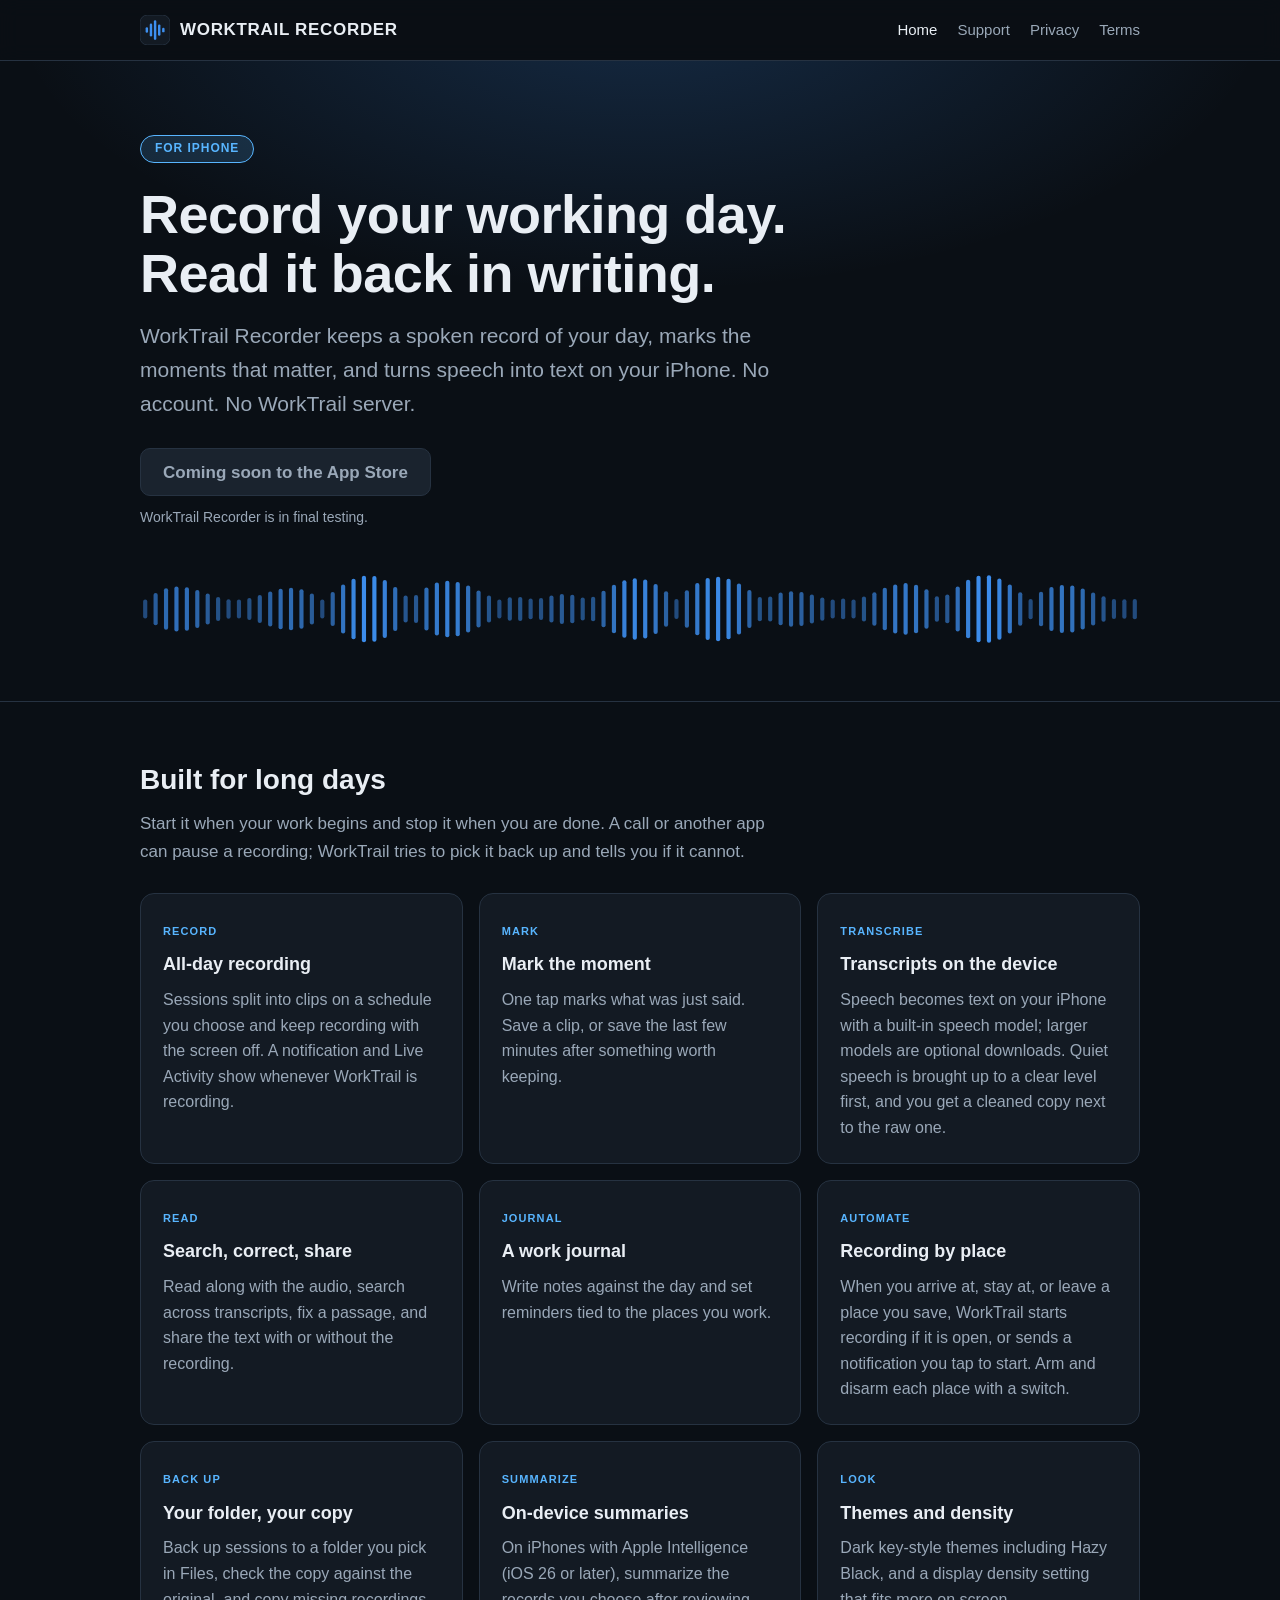
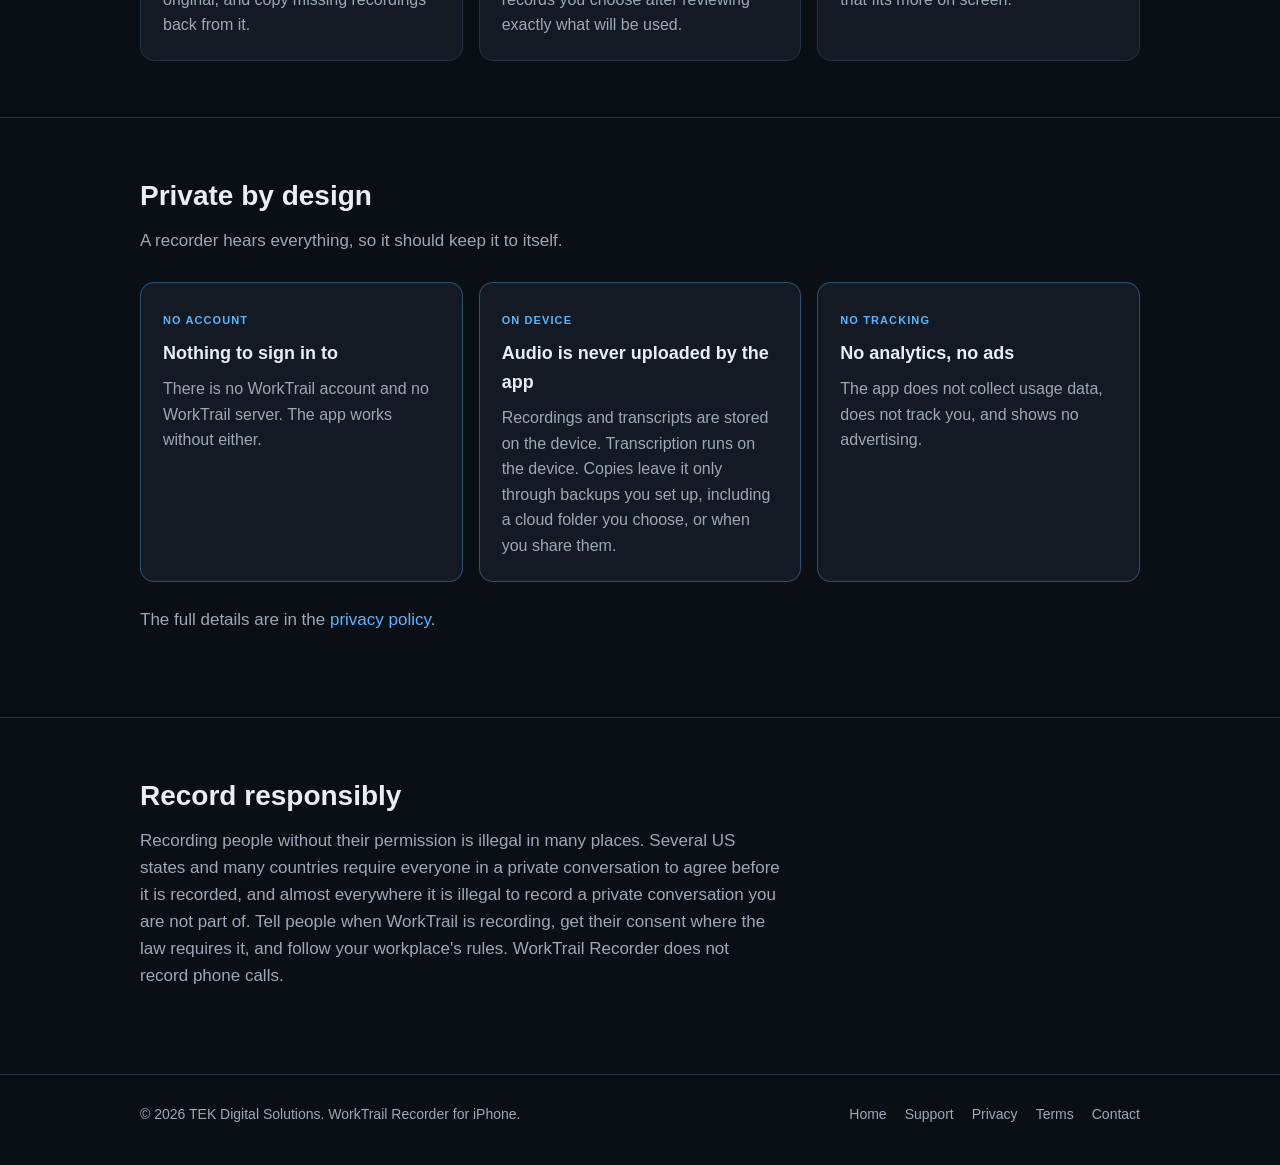
==== index.html @ 394c0be6 "Legal and privacy review fixes: stronger consent text, no covert framing, full support-email and rep" ====
<!doctype html>
<html lang="en">
<head>
<meta charset="utf-8">
<meta name="viewport" content="width=device-width, initial-scale=1">
<title>WorkTrail Recorder — record, mark and transcribe on iPhone</title>
<meta name="description" content="WorkTrail Recorder keeps a spoken record of your working day and transcribes it on your iPhone. No account, no WorkTrail server.">
<meta name="theme-color" content="#0a0f15">
<link rel="stylesheet" href="styles.css">
<link rel="icon" href="icon.svg" type="image/svg+xml">
</head>
<body>
<header class="site-header"><div class="wrap">
<a class="brand" href="./"><svg viewBox="0 0 32 32" aria-hidden="true"><rect width="32" height="32" rx="8" fill="#131a23" stroke="#263241"/><g fill="#3d8ff0"><rect x="6" y="13" width="2.6" height="6" rx="1.3"/><rect x="10.4" y="9" width="2.6" height="14" rx="1.3"/><rect x="14.8" y="5.5" width="2.6" height="21" rx="1.3"/><rect x="19.2" y="10" width="2.6" height="12" rx="1.3"/><rect x="23.6" y="13.5" width="2.6" height="5" rx="1.3"/></g></svg><span>WORKTRAIL RECORDER</span></a>
<nav class="nav" aria-label="Site"><a href="" aria-current="page">Home</a><a href="support/">Support</a><a href="privacy/">Privacy</a><a href="terms/">Terms</a></nav>
</div></header>
<main>

<div class="hero"><div class="wrap">
<span class="pill">FOR IPHONE</span>
<h1>Record your working day.<br>Read it back in writing.</h1>
<p class="lead">WorkTrail Recorder keeps a spoken record of your day, marks the moments that matter, and turns speech into text on your iPhone. No account. No WorkTrail server.</p>
<span class="cta" aria-disabled="true">Coming soon to the App Store</span>
<span class="cta-note">WorkTrail Recorder is in final testing.</span>
<svg class="wave" viewBox="0 0 960 72" preserveAspectRatio="none" aria-hidden="true"><rect x="3.0" y="26.6" width="4" height="18.8" rx="2" opacity="0.47"/><rect x="13.0" y="19.9" width="4" height="32.3" rx="2" opacity="0.61"/><rect x="23.0" y="15.3" width="4" height="41.4" rx="2" opacity="0.71"/><rect x="33.0" y="13.4" width="4" height="45.1" rx="2" opacity="0.75"/><rect x="43.0" y="14.2" width="4" height="43.6" rx="2" opacity="0.74"/><rect x="53.0" y="16.9" width="4" height="38.1" rx="2" opacity="0.68"/><rect x="63.0" y="20.6" width="4" height="30.8" rx="2" opacity="0.60"/><rect x="73.0" y="24.1" width="4" height="23.9" rx="2" opacity="0.52"/><rect x="83.0" y="26.2" width="4" height="19.6" rx="2" opacity="0.48"/><rect x="93.0" y="26.5" width="4" height="19.0" rx="2" opacity="0.47"/><rect x="103.0" y="24.9" width="4" height="22.2" rx="2" opacity="0.50"/><rect x="113.0" y="21.9" width="4" height="28.1" rx="2" opacity="0.57"/><rect x="123.0" y="18.5" width="4" height="35.0" rx="2" opacity="0.64"/><rect x="133.0" y="15.8" width="4" height="40.5" rx="2" opacity="0.70"/><rect x="143.0" y="14.8" width="4" height="42.5" rx="2" opacity="0.72"/><rect x="153.0" y="16.2" width="4" height="39.5" rx="2" opacity="0.69"/><rect x="163.0" y="20.4" width="4" height="31.2" rx="2" opacity="0.60"/><rect x="173.0" y="26.4" width="4" height="19.1" rx="2" opacity="0.47"/><rect x="183.0" y="18.9" width="4" height="34.1" rx="2" opacity="0.63"/><rect x="193.0" y="11.6" width="4" height="48.9" rx="2" opacity="0.79"/><rect x="203.0" y="5.8" width="4" height="60.5" rx="2" opacity="0.92"/><rect x="213.0" y="2.8" width="4" height="66.5" rx="2" opacity="0.98"/><rect x="223.0" y="3.1" width="4" height="65.7" rx="2" opacity="0.97"/><rect x="233.0" y="7.1" width="4" height="57.8" rx="2" opacity="0.89"/><rect x="243.0" y="13.9" width="4" height="44.2" rx="2" opacity="0.74"/><rect x="253.0" y="22.4" width="4" height="27.2" rx="2" opacity="0.56"/><rect x="263.0" y="22.1" width="4" height="27.9" rx="2" opacity="0.57"/><rect x="273.0" y="14.6" width="4" height="42.8" rx="2" opacity="0.73"/><rect x="283.0" y="9.6" width="4" height="52.8" rx="2" opacity="0.84"/><rect x="293.0" y="7.7" width="4" height="56.6" rx="2" opacity="0.88"/><rect x="303.0" y="8.9" width="4" height="54.3" rx="2" opacity="0.85"/><rect x="313.0" y="12.4" width="4" height="47.1" rx="2" opacity="0.77"/><rect x="323.0" y="17.5" width="4" height="37.0" rx="2" opacity="0.66"/><rect x="333.0" y="22.6" width="4" height="26.8" rx="2" opacity="0.55"/><rect x="343.0" y="26.5" width="4" height="19.0" rx="2" opacity="0.47"/><rect x="353.0" y="24.2" width="4" height="23.6" rx="2" opacity="0.52"/><rect x="363.0" y="24.1" width="4" height="23.9" rx="2" opacity="0.52"/><rect x="373.0" y="25.6" width="4" height="20.7" rx="2" opacity="0.49"/><rect x="383.0" y="24.9" width="4" height="22.1" rx="2" opacity="0.50"/><rect x="393.0" y="22.4" width="4" height="27.1" rx="2" opacity="0.56"/><rect x="403.0" y="21.1" width="4" height="29.8" rx="2" opacity="0.59"/><rect x="413.0" y="21.7" width="4" height="28.6" rx="2" opacity="0.57"/><rect x="423.0" y="24.6" width="4" height="22.8" rx="2" opacity="0.51"/><rect x="433.0" y="23.8" width="4" height="24.5" rx="2" opacity="0.53"/><rect x="443.0" y="17.8" width="4" height="36.5" rx="2" opacity="0.66"/><rect x="453.0" y="11.8" width="4" height="48.4" rx="2" opacity="0.79"/><rect x="463.0" y="7.3" width="4" height="57.4" rx="2" opacity="0.89"/><rect x="473.0" y="5.3" width="4" height="61.4" rx="2" opacity="0.93"/><rect x="483.0" y="6.6" width="4" height="58.9" rx="2" opacity="0.90"/><rect x="493.0" y="11.1" width="4" height="49.8" rx="2" opacity="0.80"/><rect x="503.0" y="18.3" width="4" height="35.4" rx="2" opacity="0.65"/><rect x="513.0" y="26.1" width="4" height="19.8" rx="2" opacity="0.48"/><rect x="523.0" y="17.2" width="4" height="37.5" rx="2" opacity="0.67"/><rect x="533.0" y="9.9" width="4" height="52.3" rx="2" opacity="0.83"/><rect x="543.0" y="5.1" width="4" height="61.8" rx="2" opacity="0.93"/><rect x="553.0" y="3.7" width="4" height="64.6" rx="2" opacity="0.96"/><rect x="563.0" y="5.7" width="4" height="60.6" rx="2" opacity="0.92"/><rect x="573.0" y="10.6" width="4" height="50.9" rx="2" opacity="0.81"/><rect x="583.0" y="17.1" width="4" height="37.9" rx="2" opacity="0.67"/><rect x="593.0" y="23.9" width="4" height="24.3" rx="2" opacity="0.53"/><rect x="603.0" y="23.5" width="4" height="25.0" rx="2" opacity="0.53"/><rect x="613.0" y="19.6" width="4" height="32.7" rx="2" opacity="0.62"/><rect x="623.0" y="18.2" width="4" height="35.6" rx="2" opacity="0.65"/><rect x="633.0" y="19.0" width="4" height="34.0" rx="2" opacity="0.63"/><rect x="643.0" y="21.4" width="4" height="29.2" rx="2" opacity="0.58"/><rect x="653.0" y="24.4" width="4" height="23.3" rx="2" opacity="0.52"/><rect x="663.0" y="26.5" width="4" height="19.0" rx="2" opacity="0.47"/><rect x="673.0" y="25.6" width="4" height="20.7" rx="2" opacity="0.49"/><rect x="683.0" y="26.4" width="4" height="19.1" rx="2" opacity="0.47"/><rect x="693.0" y="23.4" width="4" height="25.1" rx="2" opacity="0.53"/><rect x="703.0" y="19.2" width="4" height="33.5" rx="2" opacity="0.63"/><rect x="713.0" y="14.8" width="4" height="42.4" rx="2" opacity="0.72"/><rect x="723.0" y="11.4" width="4" height="49.1" rx="2" opacity="0.80"/><rect x="733.0" y="10.1" width="4" height="51.7" rx="2" opacity="0.82"/><rect x="743.0" y="11.8" width="4" height="48.5" rx="2" opacity="0.79"/><rect x="753.0" y="16.2" width="4" height="39.5" rx="2" opacity="0.69"/><rect x="763.0" y="23.2" width="4" height="25.6" rx="2" opacity="0.54"/><rect x="773.0" y="21.6" width="4" height="28.7" rx="2" opacity="0.57"/><rect x="783.0" y="13.4" width="4" height="45.2" rx="2" opacity="0.75"/><rect x="793.0" y="6.7" width="4" height="58.6" rx="2" opacity="0.90"/><rect x="803.0" y="2.8" width="4" height="66.5" rx="2" opacity="0.98"/><rect x="813.0" y="2.3" width="4" height="67.4" rx="2" opacity="0.99"/><rect x="823.0" y="5.4" width="4" height="61.3" rx="2" opacity="0.93"/><rect x="833.0" y="11.4" width="4" height="49.2" rx="2" opacity="0.80"/><rect x="843.0" y="19.2" width="4" height="33.6" rx="2" opacity="0.63"/><rect x="853.0" y="25.9" width="4" height="20.3" rx="2" opacity="0.48"/><rect x="863.0" y="18.8" width="4" height="34.4" rx="2" opacity="0.64"/><rect x="873.0" y="13.9" width="4" height="44.1" rx="2" opacity="0.74"/><rect x="883.0" y="11.9" width="4" height="48.2" rx="2" opacity="0.79"/><rect x="893.0" y="12.6" width="4" height="46.8" rx="2" opacity="0.77"/><rect x="903.0" y="15.4" width="4" height="41.1" rx="2" opacity="0.71"/><rect x="913.0" y="19.4" width="4" height="33.1" rx="2" opacity="0.62"/><rect x="923.0" y="23.3" width="4" height="25.4" rx="2" opacity="0.54"/><rect x="933.0" y="26.0" width="4" height="20.0" rx="2" opacity="0.48"/><rect x="943.0" y="26.3" width="4" height="19.4" rx="2" opacity="0.47"/><rect x="953.0" y="25.9" width="4" height="20.3" rx="2" opacity="0.48"/></svg>
</div></div>

<section id="features"><div class="wrap">
<h2>Built for long days</h2>
<p class="sub">Start it when your work begins and stop it when you are done. A call or another app can pause a recording; WorkTrail tries to pick it back up and tells you if it cannot.</p>
<div class="grid">
<div class="card"><span class="tag">RECORD</span><h3>All-day recording</h3><p>Sessions split into clips on a schedule you choose and keep recording with the screen off. A notification and Live Activity show whenever WorkTrail is recording.</p></div><div class="card"><span class="tag">MARK</span><h3>Mark the moment</h3><p>One tap marks what was just said. Save a clip, or save the last few minutes after something worth keeping.</p></div><div class="card"><span class="tag">TRANSCRIBE</span><h3>Transcripts on the device</h3><p>Speech becomes text on your iPhone with a built-in speech model; larger models are optional downloads. Quiet speech is brought up to a clear level first, and you get a cleaned copy next to the raw one.</p></div><div class="card"><span class="tag">READ</span><h3>Search, correct, share</h3><p>Read along with the audio, search across transcripts, fix a passage, and share the text with or without the recording.</p></div><div class="card"><span class="tag">JOURNAL</span><h3>A work journal</h3><p>Write notes against the day and set reminders tied to the places you work.</p></div><div class="card"><span class="tag">AUTOMATE</span><h3>Recording by place</h3><p>When you arrive at, stay at, or leave a place you save, WorkTrail starts recording if it is open, or sends a notification you tap to start. Arm and disarm each place with a switch.</p></div><div class="card"><span class="tag">BACK UP</span><h3>Your folder, your copy</h3><p>Back up sessions to a folder you pick in Files, check the copy against the original, and copy missing recordings back from it.</p></div><div class="card"><span class="tag">SUMMARIZE</span><h3>On-device summaries</h3><p>On iPhones with Apple Intelligence (iOS 26 or later), summarize the records you choose after reviewing exactly what will be used.</p></div><div class="card"><span class="tag">LOOK</span><h3>Themes and density</h3><p>Dark key-style themes including Hazy Black, and a display density setting that fits more on screen.</p></div>
</div>
</div></section>

<section class="privacy-band"><div class="wrap">
<h2>Private by design</h2>
<p class="sub">A recorder hears everything, so it should keep it to itself.</p>
<div class="grid">
<div class="card"><span class="tag">NO ACCOUNT</span><h3>Nothing to sign in to</h3><p>There is no WorkTrail account and no WorkTrail server. The app works without either.</p></div><div class="card"><span class="tag">ON DEVICE</span><h3>Audio is never uploaded by the app</h3><p>Recordings and transcripts are stored on the device. Transcription runs on the device. Copies leave it only through backups you set up, including a cloud folder you choose, or when you share them.</p></div><div class="card"><span class="tag">NO TRACKING</span><h3>No analytics, no ads</h3><p>The app does not collect usage data, does not track you, and shows no advertising.</p></div>
</div>
<p class="sub" style="margin-top:24px">The full details are in the <a href="privacy/">privacy policy</a>.</p>
</div></section>

<section><div class="wrap">
<h2>Record responsibly</h2>
<p class="sub">Recording people without their permission is illegal in many places. Several US states and many countries require everyone in a private conversation to agree before it is recorded, and almost everywhere it is illegal to record a private conversation you are not part of. Tell people when WorkTrail is recording, get their consent where the law requires it, and follow your workplace's rules. WorkTrail Recorder does not record phone calls.</p>
</div></section>

</main>
<footer class="site-footer"><div class="wrap">
<span>&copy; 2026 TEK Digital Solutions. WorkTrail Recorder for iPhone.</span>
<nav aria-label="Footer"><a href="" aria-current="page">Home</a><a href="support/">Support</a><a href="privacy/">Privacy</a><a href="terms/">Terms</a><a href="mailto:tekdigitalsolutionsllc@gmail.com">Contact</a></nav>
</div></footer>
</body>
</html>
---- styles.css ----
:root {
  --bg: #0a0f15;
  --panel: #131a23;
  --panel-2: #1a232e;
  --line: #263241;
  --text: #e9eef4;
  --muted: #9aa8b8;
  --blue: #3d8ff0;
  --blue-soft: #58b5ff;
  --amber: #f4be4d;
  --red: #eb443d;
  --radius: 14px;
  --max: 1040px;
}

* { box-sizing: border-box; }

html { -webkit-text-size-adjust: 100%; }

body {
  margin: 0;
  background: var(--bg);
  color: var(--text);
  font: 17px/1.6 -apple-system, BlinkMacSystemFont, "Segoe UI", Roboto, Helvetica, Arial, sans-serif;
}

a { color: var(--blue-soft); text-decoration: none; }
a:hover { text-decoration: underline; }

.wrap { max-width: var(--max); margin: 0 auto; padding: 0 20px; }

/* Header */
.site-header { border-bottom: 1px solid var(--line); background: rgba(10, 15, 21, 0.9); position: sticky; top: 0; backdrop-filter: blur(10px); z-index: 5; }
.site-header .wrap { display: flex; align-items: center; justify-content: space-between; gap: 16px; min-height: 60px; flex-wrap: wrap; }
.brand { display: flex; align-items: center; gap: 10px; color: var(--text); font-weight: 700; letter-spacing: 0.04em; }
.brand:hover { text-decoration: none; }
.brand svg { width: 30px; height: 30px; }
.nav { display: flex; gap: 20px; flex-wrap: wrap; font-size: 15px; }
.nav a { color: var(--muted); }
.nav a:hover, .nav a[aria-current="page"] { color: var(--text); text-decoration: none; }

/* Hero */
.hero { padding: 72px 0 56px; background: radial-gradient(900px 420px at 50% -10%, rgba(61, 143, 240, 0.22), transparent 70%); }
.hero h1 { font-size: clamp(34px, 6vw, 54px); line-height: 1.1; margin: 0 0 16px; letter-spacing: -0.01em; }
.hero p.lead { font-size: clamp(18px, 2.4vw, 21px); color: var(--muted); max-width: 640px; margin: 0 0 28px; }
.pill { display: inline-flex; align-items: center; gap: 8px; height: 28px; padding: 0 14px; border-radius: 14px; border: 1px solid var(--blue-soft); background: rgba(88, 181, 255, 0.16); color: var(--blue-soft); font-size: 12px; font-weight: 600; letter-spacing: 0.08em; margin-bottom: 22px; }
.cta { display: inline-flex; align-items: center; height: 48px; padding: 0 22px; border-radius: 10px; background: var(--panel-2); border: 1px solid var(--line); color: var(--muted); font-weight: 600; }
.cta[aria-disabled="true"] { cursor: default; }
.cta-note { display: block; margin-top: 10px; color: var(--muted); font-size: 14px; }

/* Wave strip */
.wave { display: block; width: 100%; height: 72px; margin-top: 44px; }
.wave rect { fill: var(--blue); }

/* Sections */
section { padding: 56px 0; border-top: 1px solid var(--line); }
section h2 { font-size: 28px; margin: 0 0 8px; }
section p.sub { color: var(--muted); margin: 0 0 28px; max-width: 640px; }

.grid { display: grid; grid-template-columns: repeat(auto-fit, minmax(270px, 1fr)); gap: 16px; }
.card { background: var(--panel); border: 1px solid var(--line); border-radius: var(--radius); padding: 22px; }
.card h3 { margin: 0 0 8px; font-size: 18px; }
.card p { margin: 0; color: var(--muted); font-size: 16px; }
.card .tag { display: inline-block; font-size: 11px; font-weight: 700; letter-spacing: 0.1em; color: var(--blue-soft); margin-bottom: 10px; }

.privacy-band .card { border-color: rgba(88, 181, 255, 0.35); }

/* Documents */
.doc { padding: 48px 0 72px; }
.doc .wrap { max-width: 760px; }
.doc h1 { font-size: 36px; line-height: 1.15; margin: 0 0 6px; }
.doc .meta { color: var(--muted); font-size: 15px; margin: 0 0 32px; }
.doc h2 { font-size: 22px; margin: 36px 0 10px; }
.doc h3 { font-size: 18px; margin: 24px 0 6px; }
.doc p, .doc li { color: #cfd8e3; }
.doc ul { padding-left: 22px; }
.doc li { margin: 6px 0; }
.note { background: var(--panel); border: 1px solid var(--line); border-left: 3px solid var(--amber); border-radius: 10px; padding: 14px 18px; margin: 20px 0; }
.note p { margin: 0; }

details { background: var(--panel); border: 1px solid var(--line); border-radius: 12px; padding: 4px 18px; margin: 10px 0; }
details summary { cursor: pointer; padding: 12px 0; font-weight: 600; }
details p { margin: 0 0 14px; }

/* Footer */
.site-footer { border-top: 1px solid var(--line); padding: 28px 0 40px; color: var(--muted); font-size: 14px; }
.site-footer .wrap { display: flex; justify-content: space-between; gap: 16px; flex-wrap: wrap; }
.site-footer nav { display: flex; gap: 18px; flex-wrap: wrap; }
.site-footer a { color: var(--muted); }

@media (max-width: 520px) {
  .hero { padding: 48px 0 40px; }
  section { padding: 40px 0; }
}
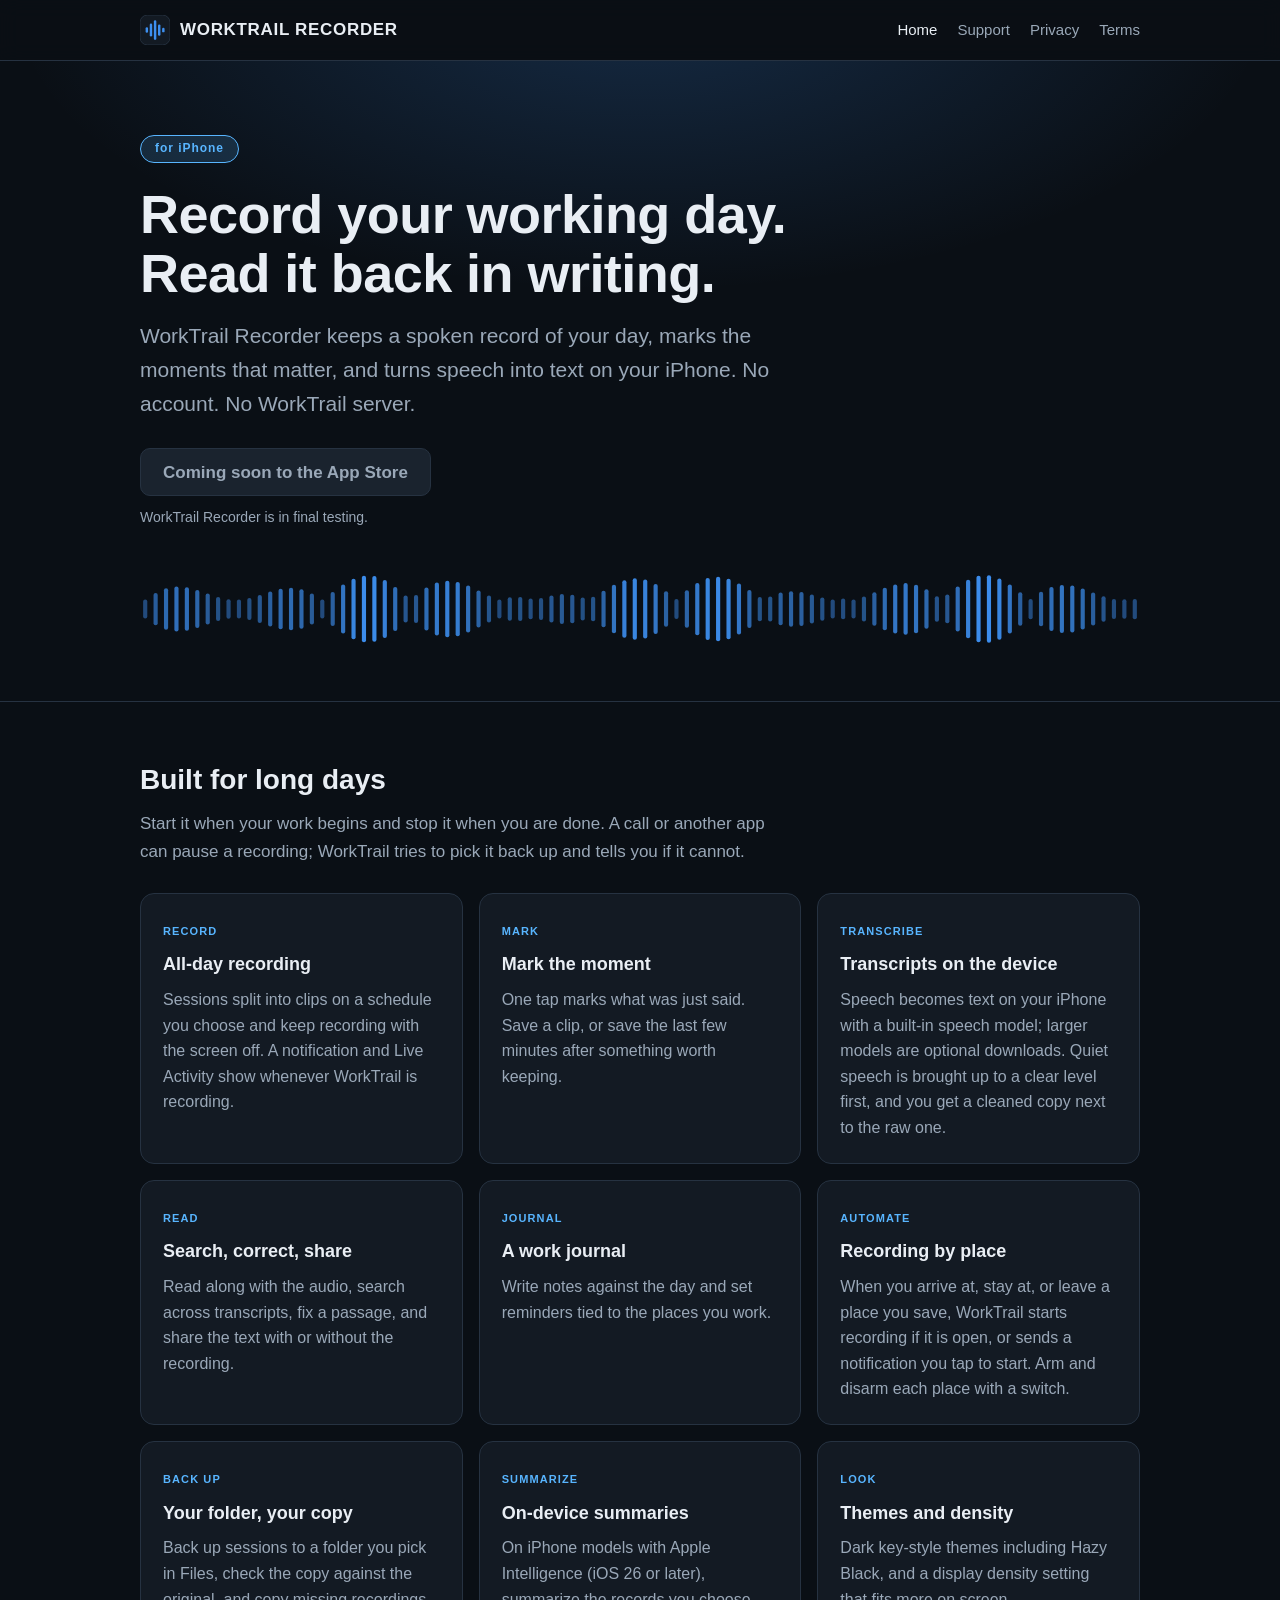
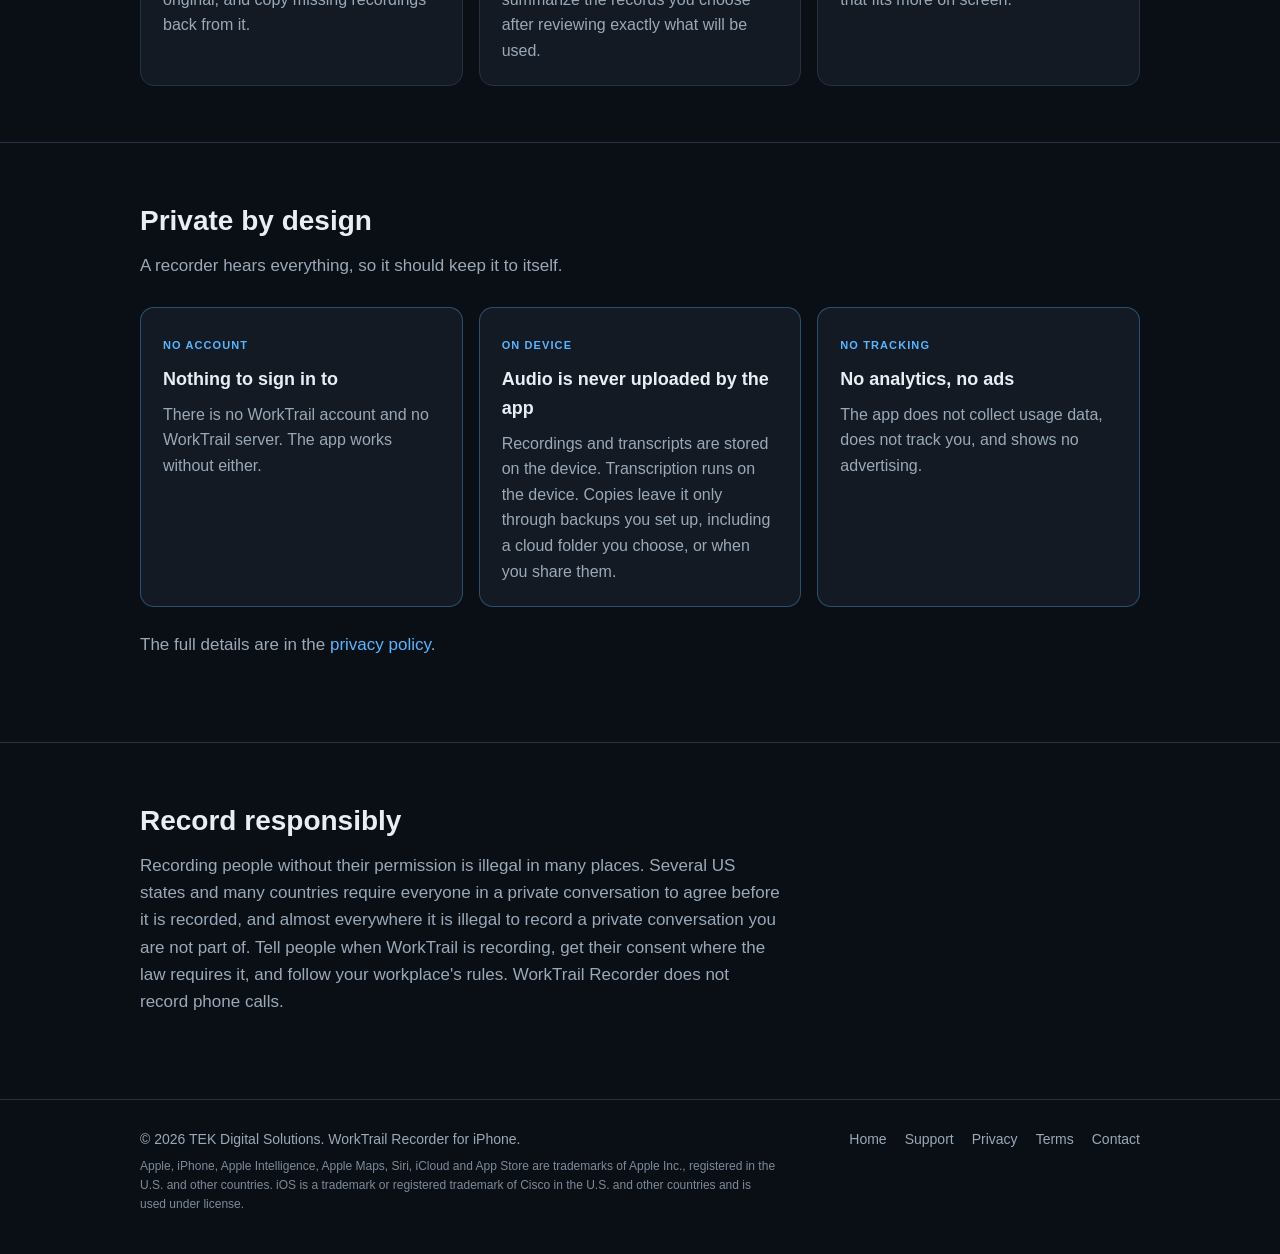
==== commit 94f00ec4: "Apple trademark wording and credit line Co-Authored-By: Claude Opus 5.5 <noreply@anthropic.com>" ====
--- a/index.html
+++ b/index.html
@@ -17,7 +17,7 @@
 <main>
 
 <div class="hero"><div class="wrap">
-<span class="pill">FOR IPHONE</span>
+<span class="pill">for iPhone</span>
 <h1>Record your working day.<br>Read it back in writing.</h1>
 <p class="lead">WorkTrail Recorder keeps a spoken record of your day, marks the moments that matter, and turns speech into text on your iPhone. No account. No WorkTrail server.</p>
 <span class="cta" aria-disabled="true">Coming soon to the App Store</span>
@@ -29,7 +29,7 @@
 <h2>Built for long days</h2>
 <p class="sub">Start it when your work begins and stop it when you are done. A call or another app can pause a recording; WorkTrail tries to pick it back up and tells you if it cannot.</p>
 <div class="grid">
-<div class="card"><span class="tag">RECORD</span><h3>All-day recording</h3><p>Sessions split into clips on a schedule you choose and keep recording with the screen off. A notification and Live Activity show whenever WorkTrail is recording.</p></div><div class="card"><span class="tag">MARK</span><h3>Mark the moment</h3><p>One tap marks what was just said. Save a clip, or save the last few minutes after something worth keeping.</p></div><div class="card"><span class="tag">TRANSCRIBE</span><h3>Transcripts on the device</h3><p>Speech becomes text on your iPhone with a built-in speech model; larger models are optional downloads. Quiet speech is brought up to a clear level first, and you get a cleaned copy next to the raw one.</p></div><div class="card"><span class="tag">READ</span><h3>Search, correct, share</h3><p>Read along with the audio, search across transcripts, fix a passage, and share the text with or without the recording.</p></div><div class="card"><span class="tag">JOURNAL</span><h3>A work journal</h3><p>Write notes against the day and set reminders tied to the places you work.</p></div><div class="card"><span class="tag">AUTOMATE</span><h3>Recording by place</h3><p>When you arrive at, stay at, or leave a place you save, WorkTrail starts recording if it is open, or sends a notification you tap to start. Arm and disarm each place with a switch.</p></div><div class="card"><span class="tag">BACK UP</span><h3>Your folder, your copy</h3><p>Back up sessions to a folder you pick in Files, check the copy against the original, and copy missing recordings back from it.</p></div><div class="card"><span class="tag">SUMMARIZE</span><h3>On-device summaries</h3><p>On iPhones with Apple Intelligence (iOS 26 or later), summarize the records you choose after reviewing exactly what will be used.</p></div><div class="card"><span class="tag">LOOK</span><h3>Themes and density</h3><p>Dark key-style themes including Hazy Black, and a display density setting that fits more on screen.</p></div>
+<div class="card"><span class="tag">RECORD</span><h3>All-day recording</h3><p>Sessions split into clips on a schedule you choose and keep recording with the screen off. A notification and Live Activity show whenever WorkTrail is recording.</p></div><div class="card"><span class="tag">MARK</span><h3>Mark the moment</h3><p>One tap marks what was just said. Save a clip, or save the last few minutes after something worth keeping.</p></div><div class="card"><span class="tag">TRANSCRIBE</span><h3>Transcripts on the device</h3><p>Speech becomes text on your iPhone with a built-in speech model; larger models are optional downloads. Quiet speech is brought up to a clear level first, and you get a cleaned copy next to the raw one.</p></div><div class="card"><span class="tag">READ</span><h3>Search, correct, share</h3><p>Read along with the audio, search across transcripts, fix a passage, and share the text with or without the recording.</p></div><div class="card"><span class="tag">JOURNAL</span><h3>A work journal</h3><p>Write notes against the day and set reminders tied to the places you work.</p></div><div class="card"><span class="tag">AUTOMATE</span><h3>Recording by place</h3><p>When you arrive at, stay at, or leave a place you save, WorkTrail starts recording if it is open, or sends a notification you tap to start. Arm and disarm each place with a switch.</p></div><div class="card"><span class="tag">BACK UP</span><h3>Your folder, your copy</h3><p>Back up sessions to a folder you pick in Files, check the copy against the original, and copy missing recordings back from it.</p></div><div class="card"><span class="tag">SUMMARIZE</span><h3>On-device summaries</h3><p>On iPhone models with Apple Intelligence (iOS 26 or later), summarize the records you choose after reviewing exactly what will be used.</p></div><div class="card"><span class="tag">LOOK</span><h3>Themes and density</h3><p>Dark key-style themes including Hazy Black, and a display density setting that fits more on screen.</p></div>
 </div>
 </div></section>
 
@@ -49,7 +49,7 @@
 
 </main>
 <footer class="site-footer"><div class="wrap">
-<span>&copy; 2026 TEK Digital Solutions. WorkTrail Recorder for iPhone.</span>
+<span>&copy; 2026 TEK Digital Solutions. WorkTrail Recorder for iPhone.<br><small>Apple, iPhone, Apple Intelligence, Apple Maps, Siri, iCloud and App Store are trademarks of Apple Inc., registered in the U.S. and other countries. iOS is a trademark or registered trademark of Cisco in the U.S. and other countries and is used under license.</small></span>
 <nav aria-label="Footer"><a href="" aria-current="page">Home</a><a href="support/">Support</a><a href="privacy/">Privacy</a><a href="terms/">Terms</a><a href="mailto:tekdigitalsolutionsllc@gmail.com">Contact</a></nav>
 </div></footer>
 </body>
--- a/styles.css
+++ b/styles.css
@@ -92,3 +92,4 @@
   .hero { padding: 48px 0 40px; }
   section { padding: 40px 0; }
 }
+.site-footer small { display: block; margin-top: 6px; font-size: 12px; opacity: 0.8; max-width: 640px; }
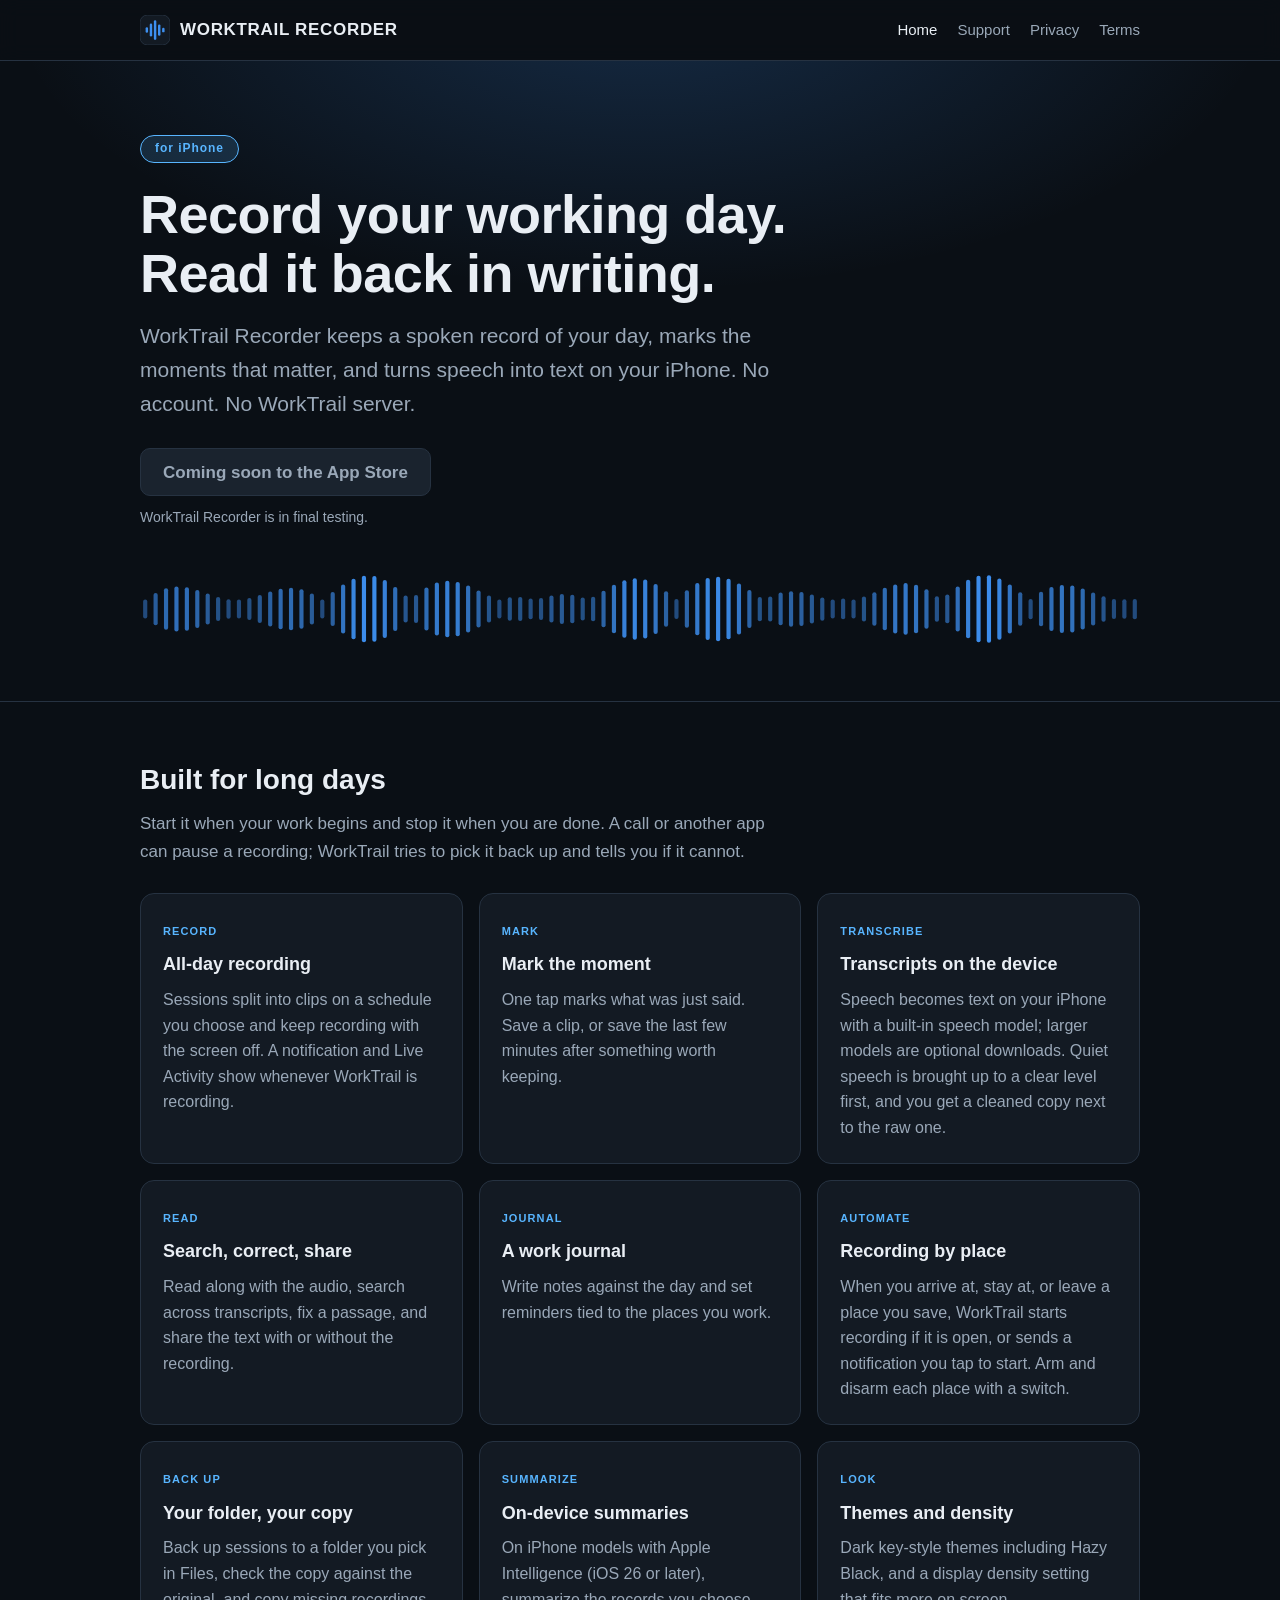
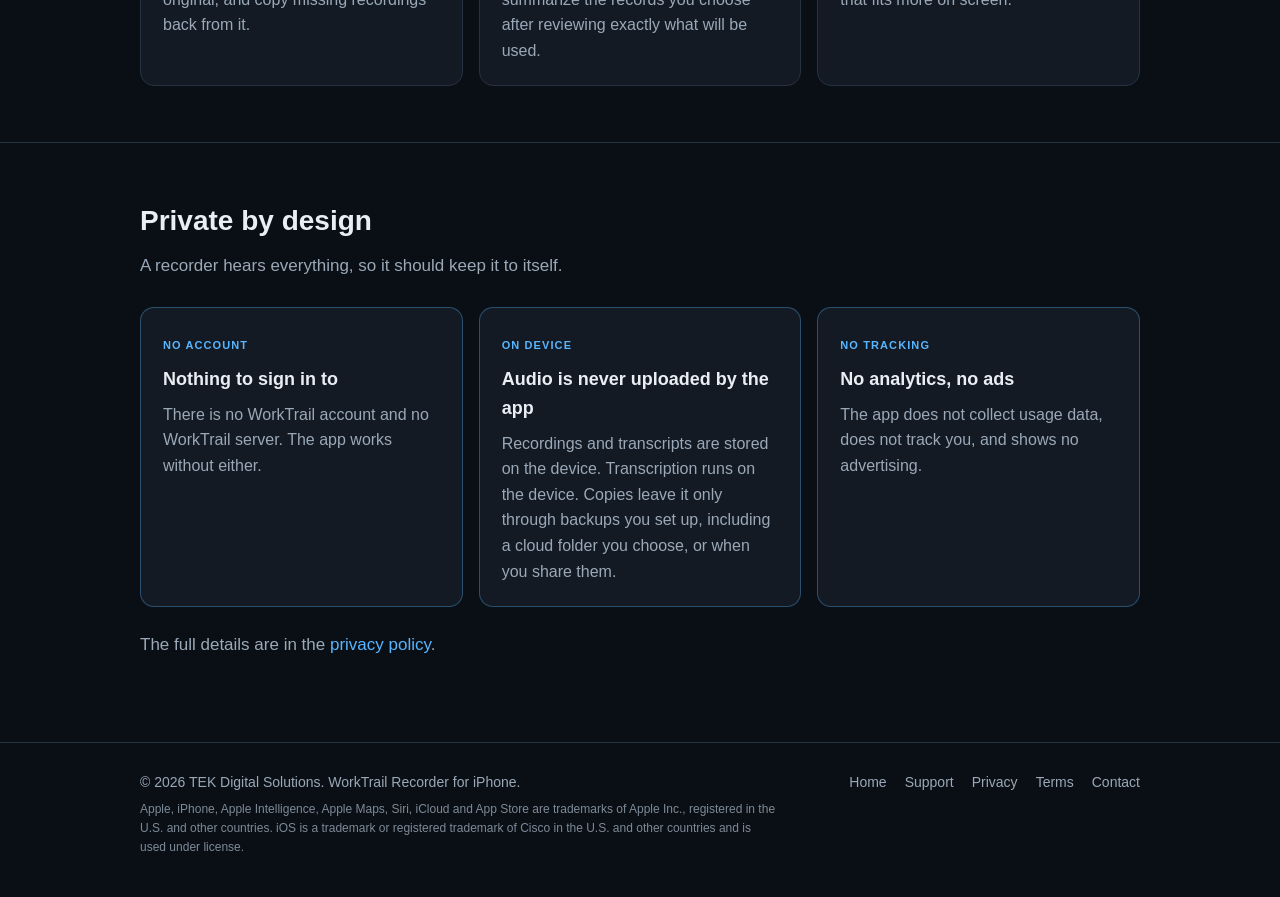
==== commit e612134f: "Recording wording back to a plain voice recorder: one line in the policy and the terms, no warning s" ====
--- a/index.html
+++ b/index.html
@@ -42,10 +42,6 @@
 <p class="sub" style="margin-top:24px">The full details are in the <a href="privacy/">privacy policy</a>.</p>
 </div></section>
 
-<section><div class="wrap">
-<h2>Record responsibly</h2>
-<p class="sub">Recording people without their permission is illegal in many places. Several US states and many countries require everyone in a private conversation to agree before it is recorded, and almost everywhere it is illegal to record a private conversation you are not part of. Tell people when WorkTrail is recording, get their consent where the law requires it, and follow your workplace's rules. WorkTrail Recorder does not record phone calls.</p>
-</div></section>
 
 </main>
 <footer class="site-footer"><div class="wrap">
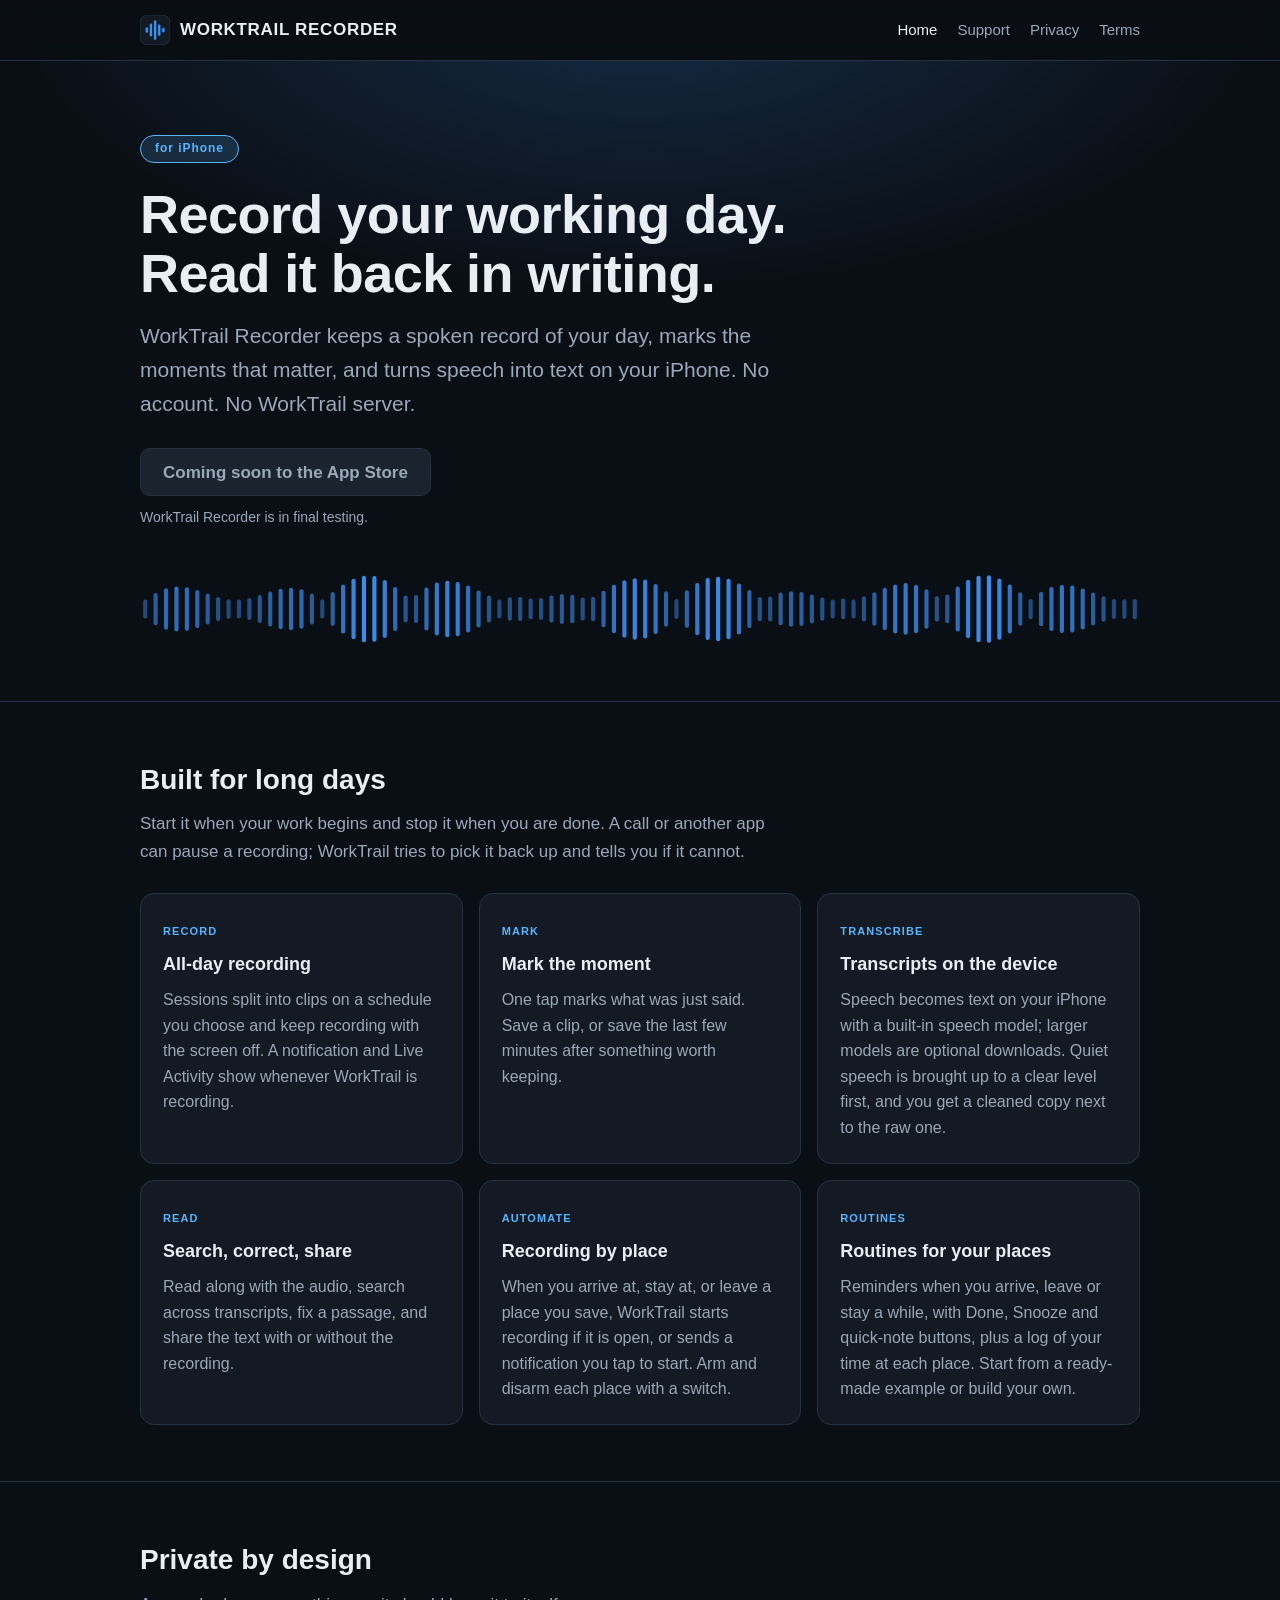
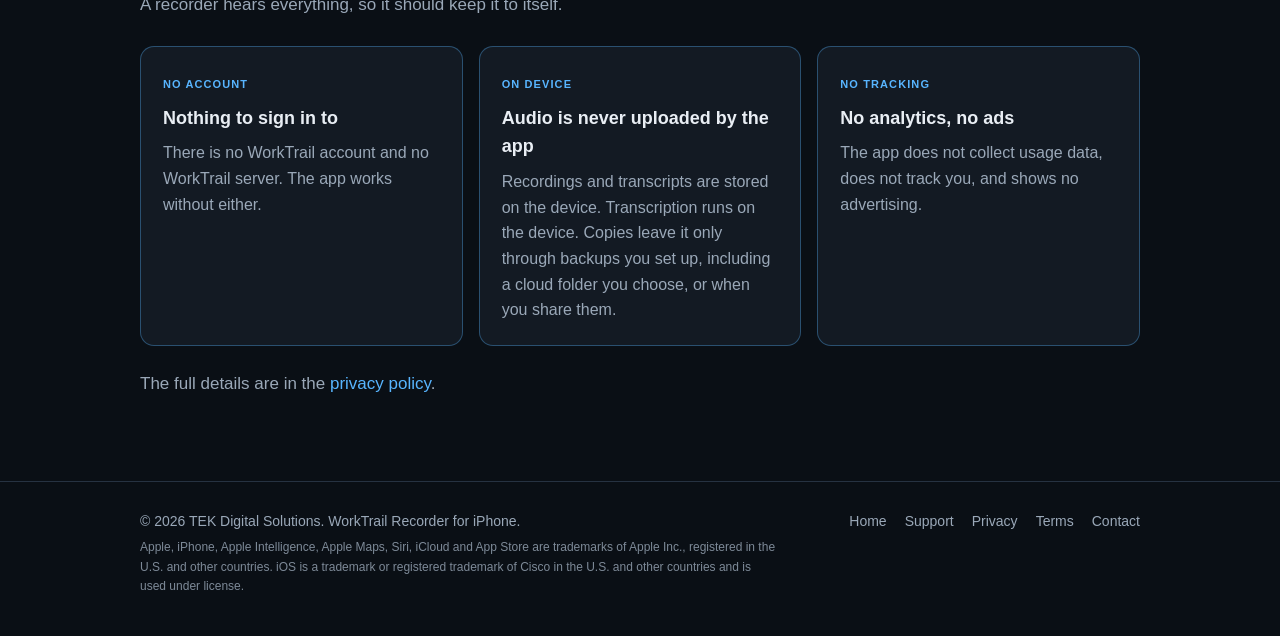
==== commit 5d35982e: "Home page features: main tabs only (Routines replaces Journal; backup, summaries and themes not adve" ====
--- a/index.html
+++ b/index.html
@@ -29,7 +29,7 @@
 <h2>Built for long days</h2>
 <p class="sub">Start it when your work begins and stop it when you are done. A call or another app can pause a recording; WorkTrail tries to pick it back up and tells you if it cannot.</p>
 <div class="grid">
-<div class="card"><span class="tag">RECORD</span><h3>All-day recording</h3><p>Sessions split into clips on a schedule you choose and keep recording with the screen off. A notification and Live Activity show whenever WorkTrail is recording.</p></div><div class="card"><span class="tag">MARK</span><h3>Mark the moment</h3><p>One tap marks what was just said. Save a clip, or save the last few minutes after something worth keeping.</p></div><div class="card"><span class="tag">TRANSCRIBE</span><h3>Transcripts on the device</h3><p>Speech becomes text on your iPhone with a built-in speech model; larger models are optional downloads. Quiet speech is brought up to a clear level first, and you get a cleaned copy next to the raw one.</p></div><div class="card"><span class="tag">READ</span><h3>Search, correct, share</h3><p>Read along with the audio, search across transcripts, fix a passage, and share the text with or without the recording.</p></div><div class="card"><span class="tag">JOURNAL</span><h3>A work journal</h3><p>Write notes against the day and set reminders tied to the places you work.</p></div><div class="card"><span class="tag">AUTOMATE</span><h3>Recording by place</h3><p>When you arrive at, stay at, or leave a place you save, WorkTrail starts recording if it is open, or sends a notification you tap to start. Arm and disarm each place with a switch.</p></div><div class="card"><span class="tag">BACK UP</span><h3>Your folder, your copy</h3><p>Back up sessions to a folder you pick in Files, check the copy against the original, and copy missing recordings back from it.</p></div><div class="card"><span class="tag">SUMMARIZE</span><h3>On-device summaries</h3><p>On iPhone models with Apple Intelligence (iOS 26 or later), summarize the records you choose after reviewing exactly what will be used.</p></div><div class="card"><span class="tag">LOOK</span><h3>Themes and density</h3><p>Dark key-style themes including Hazy Black, and a display density setting that fits more on screen.</p></div>
+<div class="card"><span class="tag">RECORD</span><h3>All-day recording</h3><p>Sessions split into clips on a schedule you choose and keep recording with the screen off. A notification and Live Activity show whenever WorkTrail is recording.</p></div><div class="card"><span class="tag">MARK</span><h3>Mark the moment</h3><p>One tap marks what was just said. Save a clip, or save the last few minutes after something worth keeping.</p></div><div class="card"><span class="tag">TRANSCRIBE</span><h3>Transcripts on the device</h3><p>Speech becomes text on your iPhone with a built-in speech model; larger models are optional downloads. Quiet speech is brought up to a clear level first, and you get a cleaned copy next to the raw one.</p></div><div class="card"><span class="tag">READ</span><h3>Search, correct, share</h3><p>Read along with the audio, search across transcripts, fix a passage, and share the text with or without the recording.</p></div><div class="card"><span class="tag">AUTOMATE</span><h3>Recording by place</h3><p>When you arrive at, stay at, or leave a place you save, WorkTrail starts recording if it is open, or sends a notification you tap to start. Arm and disarm each place with a switch.</p></div><div class="card"><span class="tag">ROUTINES</span><h3>Routines for your places</h3><p>Reminders when you arrive, leave or stay a while, with Done, Snooze and quick-note buttons, plus a log of your time at each place. Start from a ready-made example or build your own.</p></div>
 </div>
 </div></section>
 
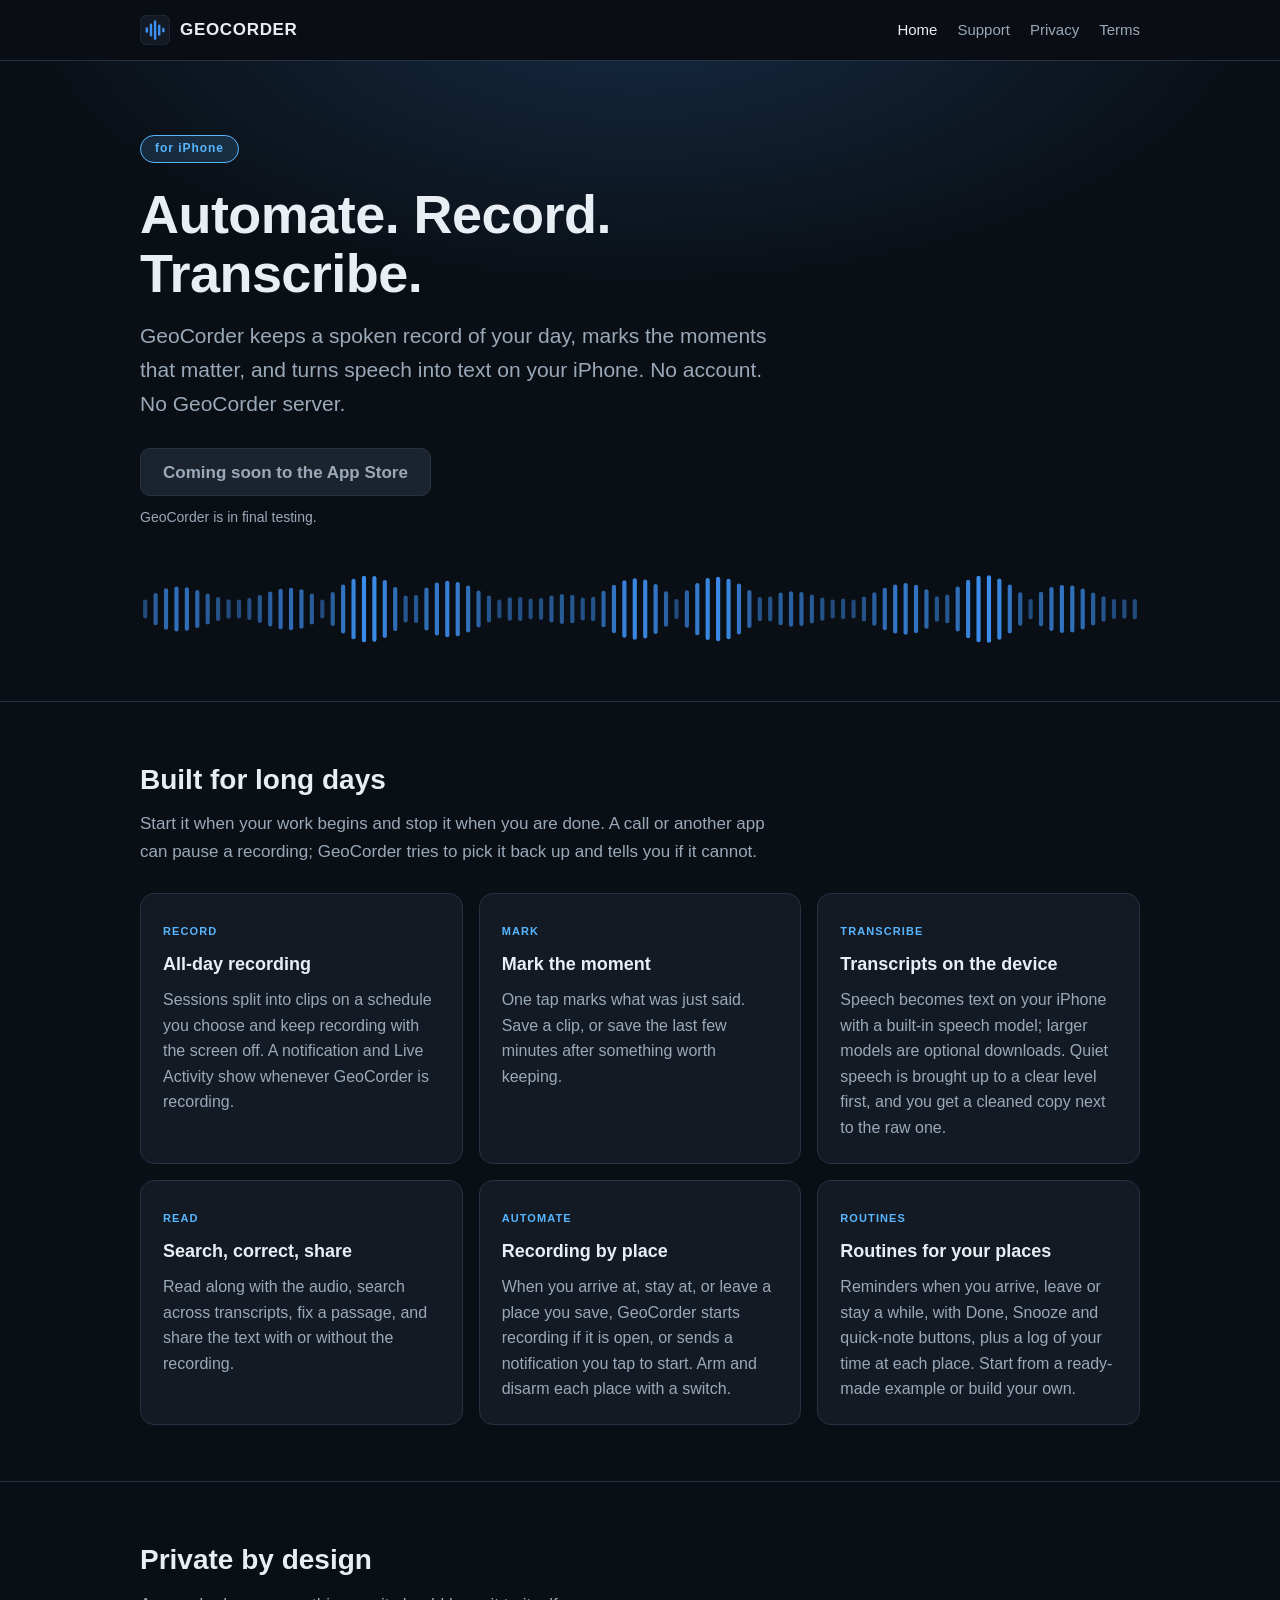
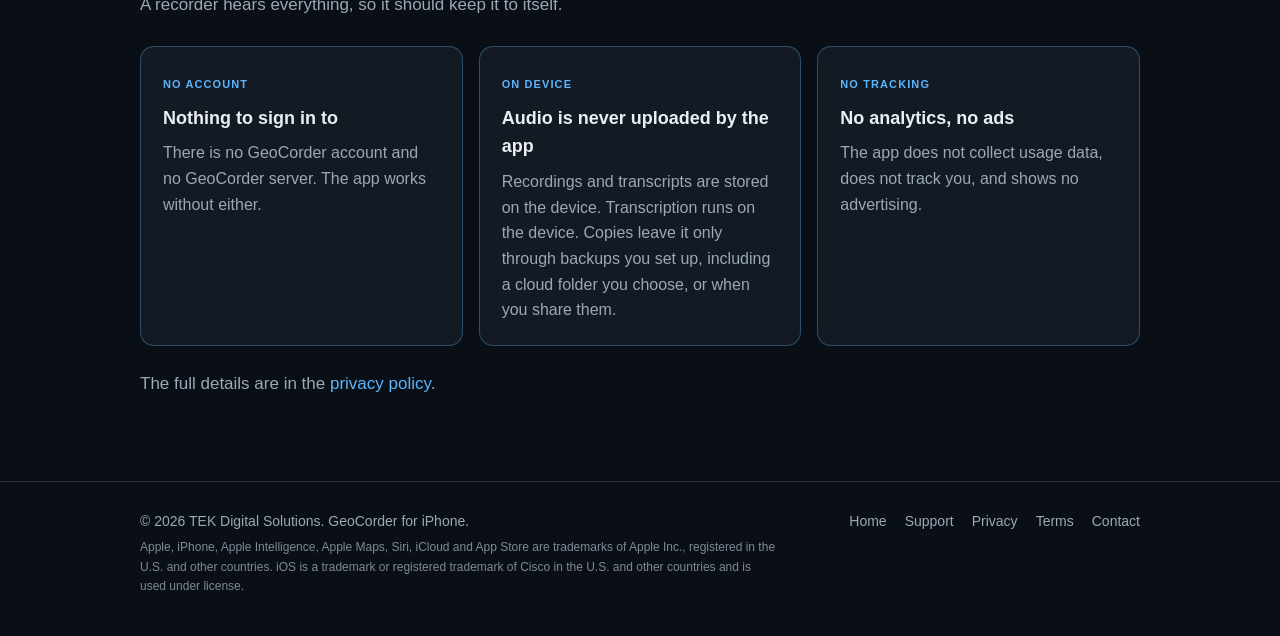
==== commit 42e165ce: "Rename to GeoCorder; headline Automate. Record. Transcribe. Co-Authored-By: Claude Opus 5.5 <noreply" ====
--- a/index.html
+++ b/index.html
@@ -3,33 +3,33 @@
 <head>
 <meta charset="utf-8">
 <meta name="viewport" content="width=device-width, initial-scale=1">
-<title>WorkTrail Recorder — record, mark and transcribe on iPhone</title>
-<meta name="description" content="WorkTrail Recorder keeps a spoken record of your working day and transcribes it on your iPhone. No account, no WorkTrail server.">
+<title>GeoCorder — record, mark and transcribe on iPhone</title>
+<meta name="description" content="GeoCorder keeps a spoken record of your working day and transcribes it on your iPhone. No account, no GeoCorder server.">
 <meta name="theme-color" content="#0a0f15">
 <link rel="stylesheet" href="styles.css">
 <link rel="icon" href="icon.svg" type="image/svg+xml">
 </head>
 <body>
 <header class="site-header"><div class="wrap">
-<a class="brand" href="./"><svg viewBox="0 0 32 32" aria-hidden="true"><rect width="32" height="32" rx="8" fill="#131a23" stroke="#263241"/><g fill="#3d8ff0"><rect x="6" y="13" width="2.6" height="6" rx="1.3"/><rect x="10.4" y="9" width="2.6" height="14" rx="1.3"/><rect x="14.8" y="5.5" width="2.6" height="21" rx="1.3"/><rect x="19.2" y="10" width="2.6" height="12" rx="1.3"/><rect x="23.6" y="13.5" width="2.6" height="5" rx="1.3"/></g></svg><span>WORKTRAIL RECORDER</span></a>
+<a class="brand" href="./"><svg viewBox="0 0 32 32" aria-hidden="true"><rect width="32" height="32" rx="8" fill="#131a23" stroke="#263241"/><g fill="#3d8ff0"><rect x="6" y="13" width="2.6" height="6" rx="1.3"/><rect x="10.4" y="9" width="2.6" height="14" rx="1.3"/><rect x="14.8" y="5.5" width="2.6" height="21" rx="1.3"/><rect x="19.2" y="10" width="2.6" height="12" rx="1.3"/><rect x="23.6" y="13.5" width="2.6" height="5" rx="1.3"/></g></svg><span>GEOCORDER</span></a>
 <nav class="nav" aria-label="Site"><a href="" aria-current="page">Home</a><a href="support/">Support</a><a href="privacy/">Privacy</a><a href="terms/">Terms</a></nav>
 </div></header>
 <main>
 
 <div class="hero"><div class="wrap">
 <span class="pill">for iPhone</span>
-<h1>Record your working day.<br>Read it back in writing.</h1>
-<p class="lead">WorkTrail Recorder keeps a spoken record of your day, marks the moments that matter, and turns speech into text on your iPhone. No account. No WorkTrail server.</p>
+<h1>Automate. Record.<br>Transcribe.</h1>
+<p class="lead">GeoCorder keeps a spoken record of your day, marks the moments that matter, and turns speech into text on your iPhone. No account. No GeoCorder server.</p>
 <span class="cta" aria-disabled="true">Coming soon to the App Store</span>
-<span class="cta-note">WorkTrail Recorder is in final testing.</span>
+<span class="cta-note">GeoCorder is in final testing.</span>
 <svg class="wave" viewBox="0 0 960 72" preserveAspectRatio="none" aria-hidden="true"><rect x="3.0" y="26.6" width="4" height="18.8" rx="2" opacity="0.47"/><rect x="13.0" y="19.9" width="4" height="32.3" rx="2" opacity="0.61"/><rect x="23.0" y="15.3" width="4" height="41.4" rx="2" opacity="0.71"/><rect x="33.0" y="13.4" width="4" height="45.1" rx="2" opacity="0.75"/><rect x="43.0" y="14.2" width="4" height="43.6" rx="2" opacity="0.74"/><rect x="53.0" y="16.9" width="4" height="38.1" rx="2" opacity="0.68"/><rect x="63.0" y="20.6" width="4" height="30.8" rx="2" opacity="0.60"/><rect x="73.0" y="24.1" width="4" height="23.9" rx="2" opacity="0.52"/><rect x="83.0" y="26.2" width="4" height="19.6" rx="2" opacity="0.48"/><rect x="93.0" y="26.5" width="4" height="19.0" rx="2" opacity="0.47"/><rect x="103.0" y="24.9" width="4" height="22.2" rx="2" opacity="0.50"/><rect x="113.0" y="21.9" width="4" height="28.1" rx="2" opacity="0.57"/><rect x="123.0" y="18.5" width="4" height="35.0" rx="2" opacity="0.64"/><rect x="133.0" y="15.8" width="4" height="40.5" rx="2" opacity="0.70"/><rect x="143.0" y="14.8" width="4" height="42.5" rx="2" opacity="0.72"/><rect x="153.0" y="16.2" width="4" height="39.5" rx="2" opacity="0.69"/><rect x="163.0" y="20.4" width="4" height="31.2" rx="2" opacity="0.60"/><rect x="173.0" y="26.4" width="4" height="19.1" rx="2" opacity="0.47"/><rect x="183.0" y="18.9" width="4" height="34.1" rx="2" opacity="0.63"/><rect x="193.0" y="11.6" width="4" height="48.9" rx="2" opacity="0.79"/><rect x="203.0" y="5.8" width="4" height="60.5" rx="2" opacity="0.92"/><rect x="213.0" y="2.8" width="4" height="66.5" rx="2" opacity="0.98"/><rect x="223.0" y="3.1" width="4" height="65.7" rx="2" opacity="0.97"/><rect x="233.0" y="7.1" width="4" height="57.8" rx="2" opacity="0.89"/><rect x="243.0" y="13.9" width="4" height="44.2" rx="2" opacity="0.74"/><rect x="253.0" y="22.4" width="4" height="27.2" rx="2" opacity="0.56"/><rect x="263.0" y="22.1" width="4" height="27.9" rx="2" opacity="0.57"/><rect x="273.0" y="14.6" width="4" height="42.8" rx="2" opacity="0.73"/><rect x="283.0" y="9.6" width="4" height="52.8" rx="2" opacity="0.84"/><rect x="293.0" y="7.7" width="4" height="56.6" rx="2" opacity="0.88"/><rect x="303.0" y="8.9" width="4" height="54.3" rx="2" opacity="0.85"/><rect x="313.0" y="12.4" width="4" height="47.1" rx="2" opacity="0.77"/><rect x="323.0" y="17.5" width="4" height="37.0" rx="2" opacity="0.66"/><rect x="333.0" y="22.6" width="4" height="26.8" rx="2" opacity="0.55"/><rect x="343.0" y="26.5" width="4" height="19.0" rx="2" opacity="0.47"/><rect x="353.0" y="24.2" width="4" height="23.6" rx="2" opacity="0.52"/><rect x="363.0" y="24.1" width="4" height="23.9" rx="2" opacity="0.52"/><rect x="373.0" y="25.6" width="4" height="20.7" rx="2" opacity="0.49"/><rect x="383.0" y="24.9" width="4" height="22.1" rx="2" opacity="0.50"/><rect x="393.0" y="22.4" width="4" height="27.1" rx="2" opacity="0.56"/><rect x="403.0" y="21.1" width="4" height="29.8" rx="2" opacity="0.59"/><rect x="413.0" y="21.7" width="4" height="28.6" rx="2" opacity="0.57"/><rect x="423.0" y="24.6" width="4" height="22.8" rx="2" opacity="0.51"/><rect x="433.0" y="23.8" width="4" height="24.5" rx="2" opacity="0.53"/><rect x="443.0" y="17.8" width="4" height="36.5" rx="2" opacity="0.66"/><rect x="453.0" y="11.8" width="4" height="48.4" rx="2" opacity="0.79"/><rect x="463.0" y="7.3" width="4" height="57.4" rx="2" opacity="0.89"/><rect x="473.0" y="5.3" width="4" height="61.4" rx="2" opacity="0.93"/><rect x="483.0" y="6.6" width="4" height="58.9" rx="2" opacity="0.90"/><rect x="493.0" y="11.1" width="4" height="49.8" rx="2" opacity="0.80"/><rect x="503.0" y="18.3" width="4" height="35.4" rx="2" opacity="0.65"/><rect x="513.0" y="26.1" width="4" height="19.8" rx="2" opacity="0.48"/><rect x="523.0" y="17.2" width="4" height="37.5" rx="2" opacity="0.67"/><rect x="533.0" y="9.9" width="4" height="52.3" rx="2" opacity="0.83"/><rect x="543.0" y="5.1" width="4" height="61.8" rx="2" opacity="0.93"/><rect x="553.0" y="3.7" width="4" height="64.6" rx="2" opacity="0.96"/><rect x="563.0" y="5.7" width="4" height="60.6" rx="2" opacity="0.92"/><rect x="573.0" y="10.6" width="4" height="50.9" rx="2" opacity="0.81"/><rect x="583.0" y="17.1" width="4" height="37.9" rx="2" opacity="0.67"/><rect x="593.0" y="23.9" width="4" height="24.3" rx="2" opacity="0.53"/><rect x="603.0" y="23.5" width="4" height="25.0" rx="2" opacity="0.53"/><rect x="613.0" y="19.6" width="4" height="32.7" rx="2" opacity="0.62"/><rect x="623.0" y="18.2" width="4" height="35.6" rx="2" opacity="0.65"/><rect x="633.0" y="19.0" width="4" height="34.0" rx="2" opacity="0.63"/><rect x="643.0" y="21.4" width="4" height="29.2" rx="2" opacity="0.58"/><rect x="653.0" y="24.4" width="4" height="23.3" rx="2" opacity="0.52"/><rect x="663.0" y="26.5" width="4" height="19.0" rx="2" opacity="0.47"/><rect x="673.0" y="25.6" width="4" height="20.7" rx="2" opacity="0.49"/><rect x="683.0" y="26.4" width="4" height="19.1" rx="2" opacity="0.47"/><rect x="693.0" y="23.4" width="4" height="25.1" rx="2" opacity="0.53"/><rect x="703.0" y="19.2" width="4" height="33.5" rx="2" opacity="0.63"/><rect x="713.0" y="14.8" width="4" height="42.4" rx="2" opacity="0.72"/><rect x="723.0" y="11.4" width="4" height="49.1" rx="2" opacity="0.80"/><rect x="733.0" y="10.1" width="4" height="51.7" rx="2" opacity="0.82"/><rect x="743.0" y="11.8" width="4" height="48.5" rx="2" opacity="0.79"/><rect x="753.0" y="16.2" width="4" height="39.5" rx="2" opacity="0.69"/><rect x="763.0" y="23.2" width="4" height="25.6" rx="2" opacity="0.54"/><rect x="773.0" y="21.6" width="4" height="28.7" rx="2" opacity="0.57"/><rect x="783.0" y="13.4" width="4" height="45.2" rx="2" opacity="0.75"/><rect x="793.0" y="6.7" width="4" height="58.6" rx="2" opacity="0.90"/><rect x="803.0" y="2.8" width="4" height="66.5" rx="2" opacity="0.98"/><rect x="813.0" y="2.3" width="4" height="67.4" rx="2" opacity="0.99"/><rect x="823.0" y="5.4" width="4" height="61.3" rx="2" opacity="0.93"/><rect x="833.0" y="11.4" width="4" height="49.2" rx="2" opacity="0.80"/><rect x="843.0" y="19.2" width="4" height="33.6" rx="2" opacity="0.63"/><rect x="853.0" y="25.9" width="4" height="20.3" rx="2" opacity="0.48"/><rect x="863.0" y="18.8" width="4" height="34.4" rx="2" opacity="0.64"/><rect x="873.0" y="13.9" width="4" height="44.1" rx="2" opacity="0.74"/><rect x="883.0" y="11.9" width="4" height="48.2" rx="2" opacity="0.79"/><rect x="893.0" y="12.6" width="4" height="46.8" rx="2" opacity="0.77"/><rect x="903.0" y="15.4" width="4" height="41.1" rx="2" opacity="0.71"/><rect x="913.0" y="19.4" width="4" height="33.1" rx="2" opacity="0.62"/><rect x="923.0" y="23.3" width="4" height="25.4" rx="2" opacity="0.54"/><rect x="933.0" y="26.0" width="4" height="20.0" rx="2" opacity="0.48"/><rect x="943.0" y="26.3" width="4" height="19.4" rx="2" opacity="0.47"/><rect x="953.0" y="25.9" width="4" height="20.3" rx="2" opacity="0.48"/></svg>
 </div></div>
 
 <section id="features"><div class="wrap">
 <h2>Built for long days</h2>
-<p class="sub">Start it when your work begins and stop it when you are done. A call or another app can pause a recording; WorkTrail tries to pick it back up and tells you if it cannot.</p>
+<p class="sub">Start it when your work begins and stop it when you are done. A call or another app can pause a recording; GeoCorder tries to pick it back up and tells you if it cannot.</p>
 <div class="grid">
-<div class="card"><span class="tag">RECORD</span><h3>All-day recording</h3><p>Sessions split into clips on a schedule you choose and keep recording with the screen off. A notification and Live Activity show whenever WorkTrail is recording.</p></div><div class="card"><span class="tag">MARK</span><h3>Mark the moment</h3><p>One tap marks what was just said. Save a clip, or save the last few minutes after something worth keeping.</p></div><div class="card"><span class="tag">TRANSCRIBE</span><h3>Transcripts on the device</h3><p>Speech becomes text on your iPhone with a built-in speech model; larger models are optional downloads. Quiet speech is brought up to a clear level first, and you get a cleaned copy next to the raw one.</p></div><div class="card"><span class="tag">READ</span><h3>Search, correct, share</h3><p>Read along with the audio, search across transcripts, fix a passage, and share the text with or without the recording.</p></div><div class="card"><span class="tag">AUTOMATE</span><h3>Recording by place</h3><p>When you arrive at, stay at, or leave a place you save, WorkTrail starts recording if it is open, or sends a notification you tap to start. Arm and disarm each place with a switch.</p></div><div class="card"><span class="tag">ROUTINES</span><h3>Routines for your places</h3><p>Reminders when you arrive, leave or stay a while, with Done, Snooze and quick-note buttons, plus a log of your time at each place. Start from a ready-made example or build your own.</p></div>
+<div class="card"><span class="tag">RECORD</span><h3>All-day recording</h3><p>Sessions split into clips on a schedule you choose and keep recording with the screen off. A notification and Live Activity show whenever GeoCorder is recording.</p></div><div class="card"><span class="tag">MARK</span><h3>Mark the moment</h3><p>One tap marks what was just said. Save a clip, or save the last few minutes after something worth keeping.</p></div><div class="card"><span class="tag">TRANSCRIBE</span><h3>Transcripts on the device</h3><p>Speech becomes text on your iPhone with a built-in speech model; larger models are optional downloads. Quiet speech is brought up to a clear level first, and you get a cleaned copy next to the raw one.</p></div><div class="card"><span class="tag">READ</span><h3>Search, correct, share</h3><p>Read along with the audio, search across transcripts, fix a passage, and share the text with or without the recording.</p></div><div class="card"><span class="tag">AUTOMATE</span><h3>Recording by place</h3><p>When you arrive at, stay at, or leave a place you save, GeoCorder starts recording if it is open, or sends a notification you tap to start. Arm and disarm each place with a switch.</p></div><div class="card"><span class="tag">ROUTINES</span><h3>Routines for your places</h3><p>Reminders when you arrive, leave or stay a while, with Done, Snooze and quick-note buttons, plus a log of your time at each place. Start from a ready-made example or build your own.</p></div>
 </div>
 </div></section>
 
@@ -37,7 +37,7 @@
 <h2>Private by design</h2>
 <p class="sub">A recorder hears everything, so it should keep it to itself.</p>
 <div class="grid">
-<div class="card"><span class="tag">NO ACCOUNT</span><h3>Nothing to sign in to</h3><p>There is no WorkTrail account and no WorkTrail server. The app works without either.</p></div><div class="card"><span class="tag">ON DEVICE</span><h3>Audio is never uploaded by the app</h3><p>Recordings and transcripts are stored on the device. Transcription runs on the device. Copies leave it only through backups you set up, including a cloud folder you choose, or when you share them.</p></div><div class="card"><span class="tag">NO TRACKING</span><h3>No analytics, no ads</h3><p>The app does not collect usage data, does not track you, and shows no advertising.</p></div>
+<div class="card"><span class="tag">NO ACCOUNT</span><h3>Nothing to sign in to</h3><p>There is no GeoCorder account and no GeoCorder server. The app works without either.</p></div><div class="card"><span class="tag">ON DEVICE</span><h3>Audio is never uploaded by the app</h3><p>Recordings and transcripts are stored on the device. Transcription runs on the device. Copies leave it only through backups you set up, including a cloud folder you choose, or when you share them.</p></div><div class="card"><span class="tag">NO TRACKING</span><h3>No analytics, no ads</h3><p>The app does not collect usage data, does not track you, and shows no advertising.</p></div>
 </div>
 <p class="sub" style="margin-top:24px">The full details are in the <a href="privacy/">privacy policy</a>.</p>
 </div></section>
@@ -45,7 +45,7 @@
 
 </main>
 <footer class="site-footer"><div class="wrap">
-<span>&copy; 2026 TEK Digital Solutions. WorkTrail Recorder for iPhone.<br><small>Apple, iPhone, Apple Intelligence, Apple Maps, Siri, iCloud and App Store are trademarks of Apple Inc., registered in the U.S. and other countries. iOS is a trademark or registered trademark of Cisco in the U.S. and other countries and is used under license.</small></span>
+<span>&copy; 2026 TEK Digital Solutions. GeoCorder for iPhone.<br><small>Apple, iPhone, Apple Intelligence, Apple Maps, Siri, iCloud and App Store are trademarks of Apple Inc., registered in the U.S. and other countries. iOS is a trademark or registered trademark of Cisco in the U.S. and other countries and is used under license.</small></span>
 <nav aria-label="Footer"><a href="" aria-current="page">Home</a><a href="support/">Support</a><a href="privacy/">Privacy</a><a href="terms/">Terms</a><a href="mailto:tekdigitalsolutionsllc@gmail.com">Contact</a></nav>
 </div></footer>
 </body>
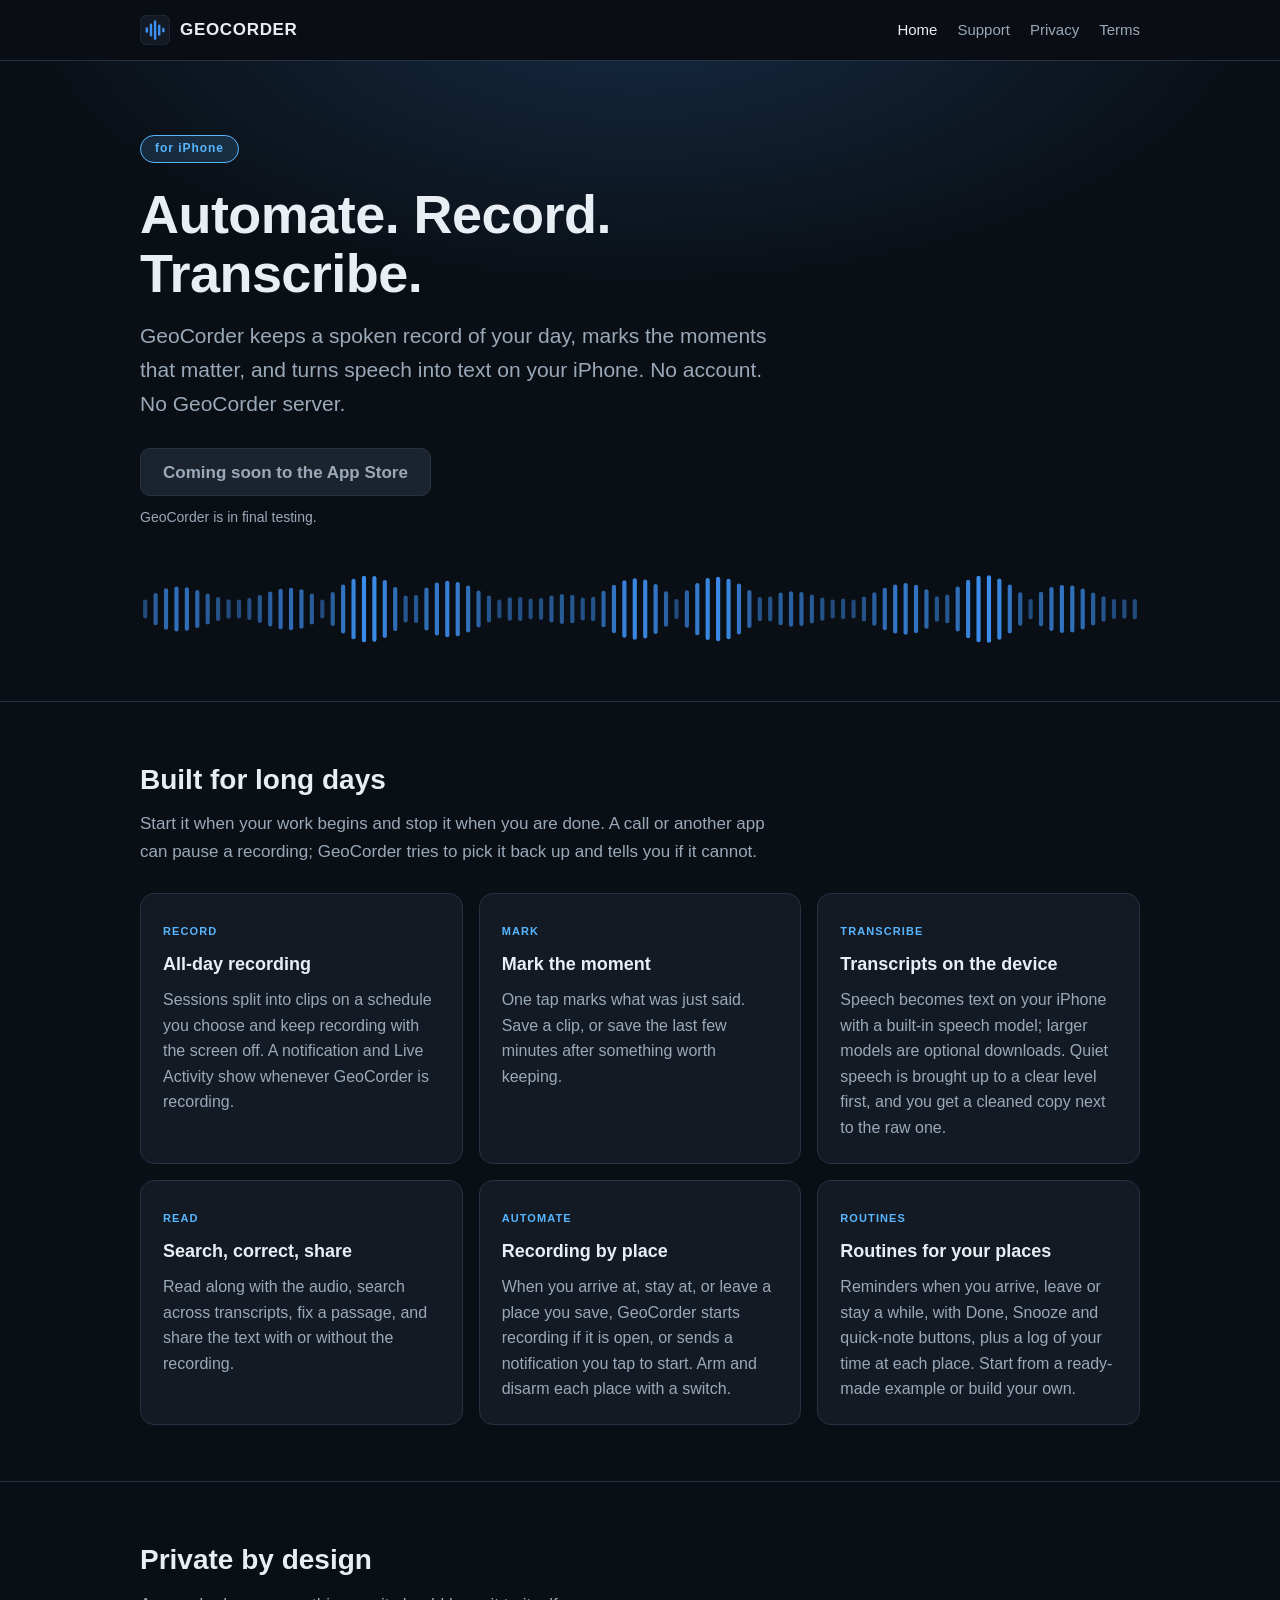
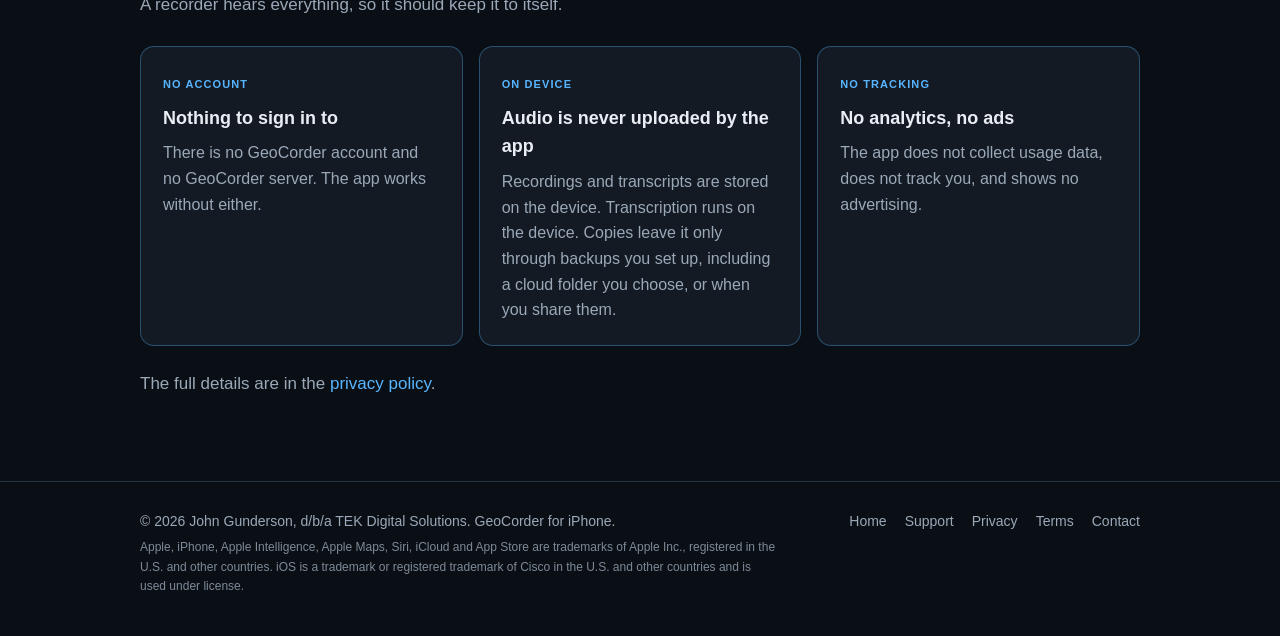
==== commit a9d7acd7: "Legal pages: publisher name and Wisconsin governing law (address added once the mailbox exists) Co-A" ====
--- a/index.html
+++ b/index.html
@@ -45,7 +45,7 @@
 
 </main>
 <footer class="site-footer"><div class="wrap">
-<span>&copy; 2026 TEK Digital Solutions. GeoCorder for iPhone.<br><small>Apple, iPhone, Apple Intelligence, Apple Maps, Siri, iCloud and App Store are trademarks of Apple Inc., registered in the U.S. and other countries. iOS is a trademark or registered trademark of Cisco in the U.S. and other countries and is used under license.</small></span>
+<span>&copy; 2026 John Gunderson, d/b/a TEK Digital Solutions. GeoCorder for iPhone.<br><small>Apple, iPhone, Apple Intelligence, Apple Maps, Siri, iCloud and App Store are trademarks of Apple Inc., registered in the U.S. and other countries. iOS is a trademark or registered trademark of Cisco in the U.S. and other countries and is used under license.</small></span>
 <nav aria-label="Footer"><a href="" aria-current="page">Home</a><a href="support/">Support</a><a href="privacy/">Privacy</a><a href="terms/">Terms</a><a href="mailto:tekdigitalsolutionsllc@gmail.com">Contact</a></nav>
 </div></footer>
 </body>
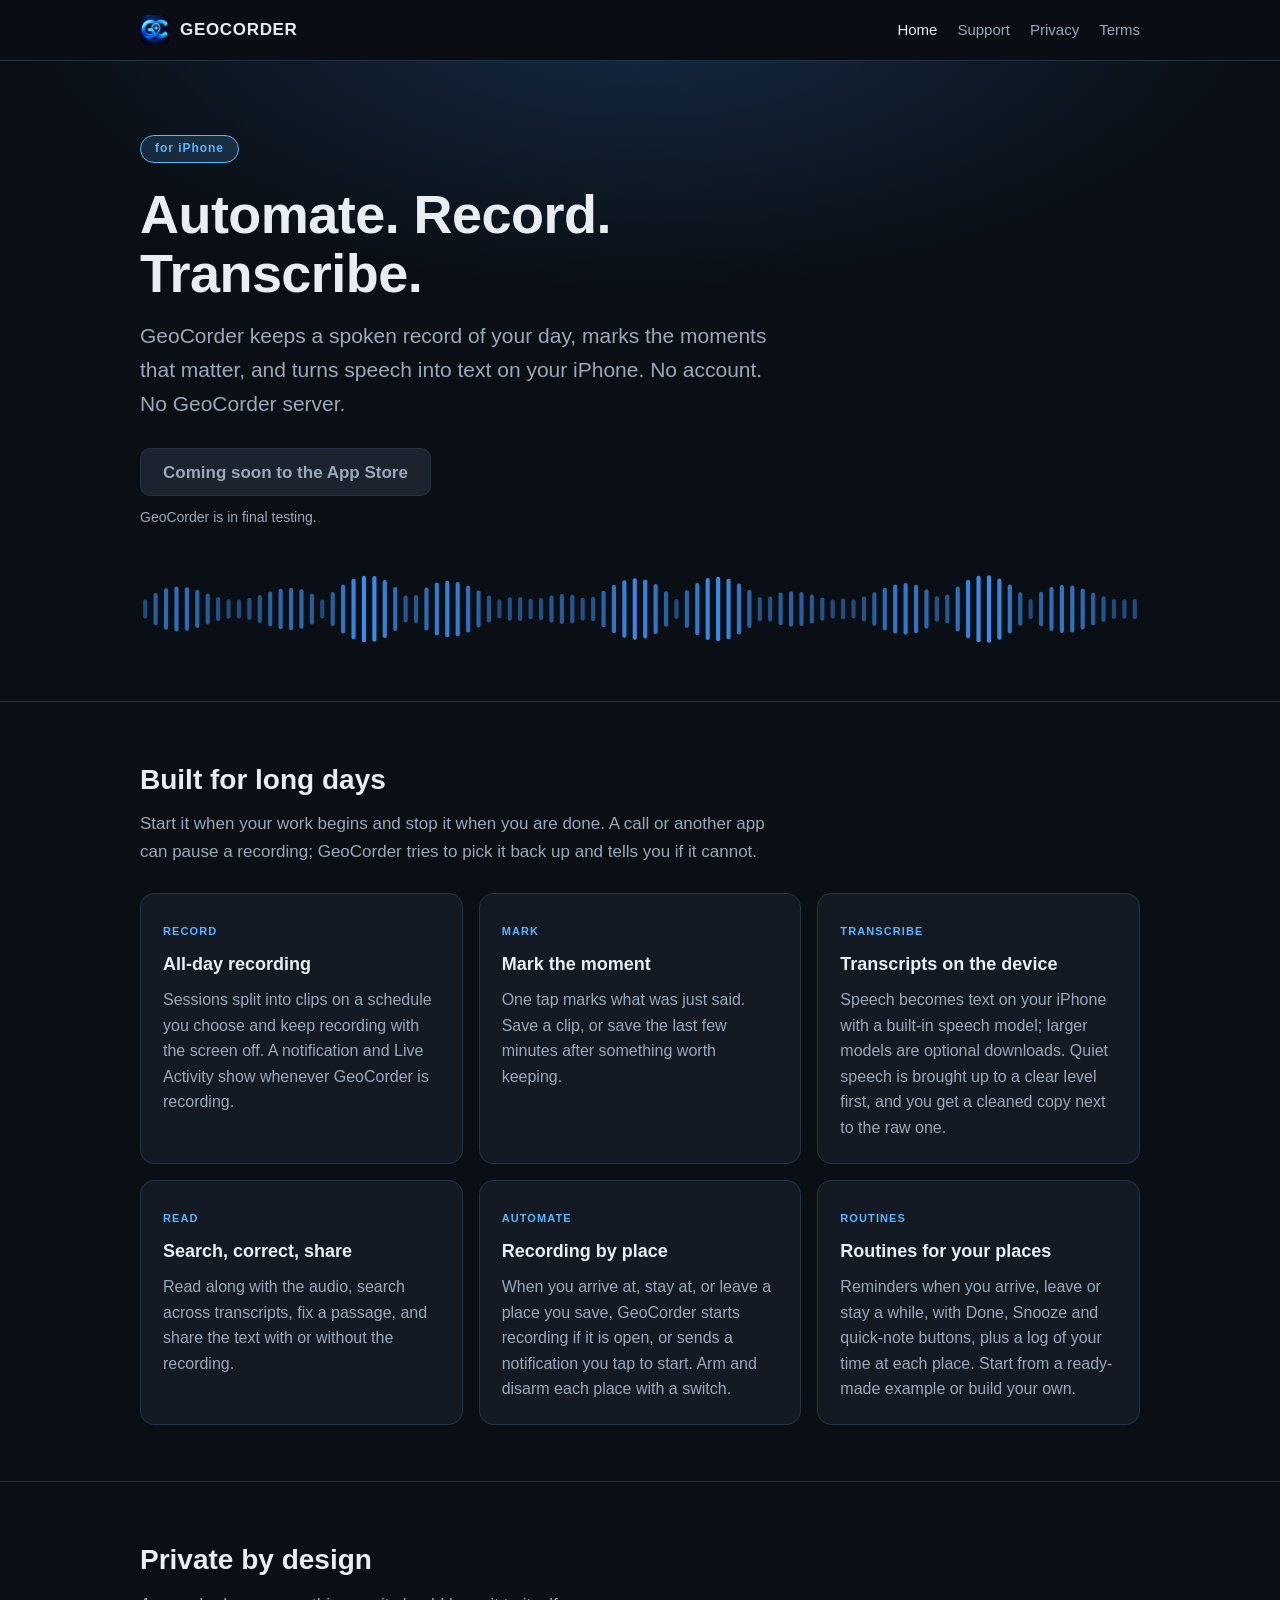
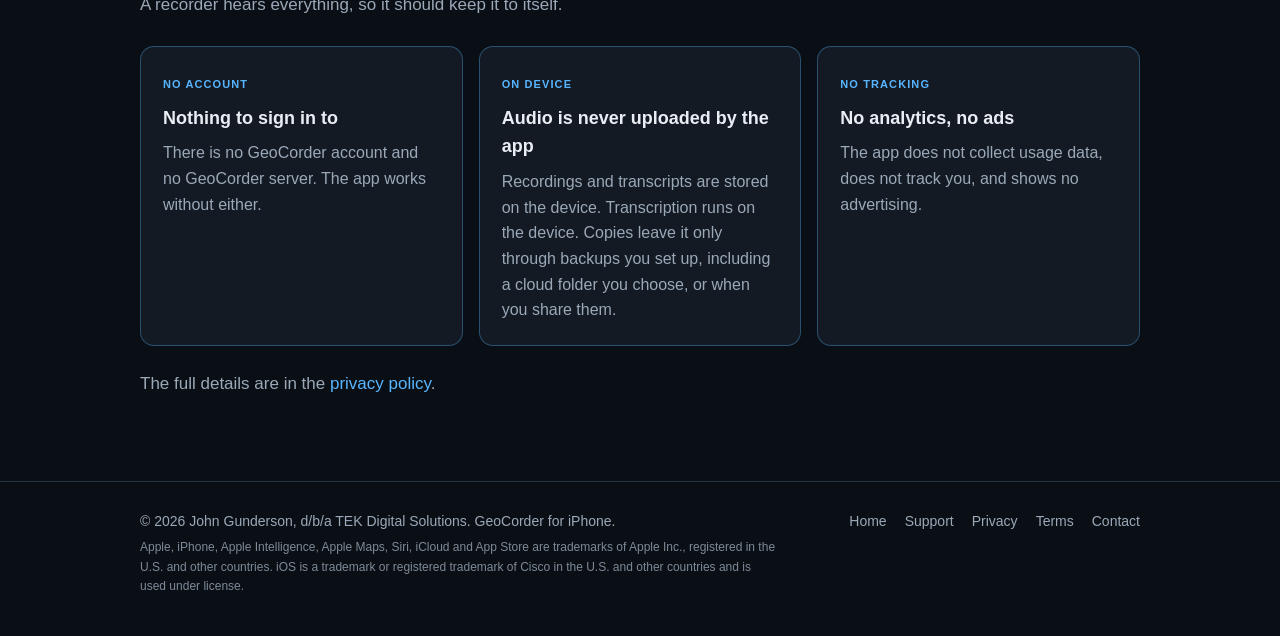
==== commit f875d185: "Site uses the GeoCorder icon Co-Authored-By: Claude Opus 5.5 <noreply@anthropic.com>" ====
--- a/index.html
+++ b/index.html
@@ -7,11 +7,12 @@
 <meta name="description" content="GeoCorder keeps a spoken record of your working day and transcribes it on your iPhone. No account, no GeoCorder server.">
 <meta name="theme-color" content="#0a0f15">
 <link rel="stylesheet" href="styles.css">
-<link rel="icon" href="icon.svg" type="image/svg+xml">
+<link rel="icon" href="icon.png" type="image/png">
+<link rel="apple-touch-icon" href="icon.png">
 </head>
 <body>
 <header class="site-header"><div class="wrap">
-<a class="brand" href="./"><svg viewBox="0 0 32 32" aria-hidden="true"><rect width="32" height="32" rx="8" fill="#131a23" stroke="#263241"/><g fill="#3d8ff0"><rect x="6" y="13" width="2.6" height="6" rx="1.3"/><rect x="10.4" y="9" width="2.6" height="14" rx="1.3"/><rect x="14.8" y="5.5" width="2.6" height="21" rx="1.3"/><rect x="19.2" y="10" width="2.6" height="12" rx="1.3"/><rect x="23.6" y="13.5" width="2.6" height="5" rx="1.3"/></g></svg><span>GEOCORDER</span></a>
+<a class="brand" href="./"><img src="icon.png" alt="" width="30" height="30" style="border-radius:7px"><span>GEOCORDER</span></a>
 <nav class="nav" aria-label="Site"><a href="" aria-current="page">Home</a><a href="support/">Support</a><a href="privacy/">Privacy</a><a href="terms/">Terms</a></nav>
 </div></header>
 <main>
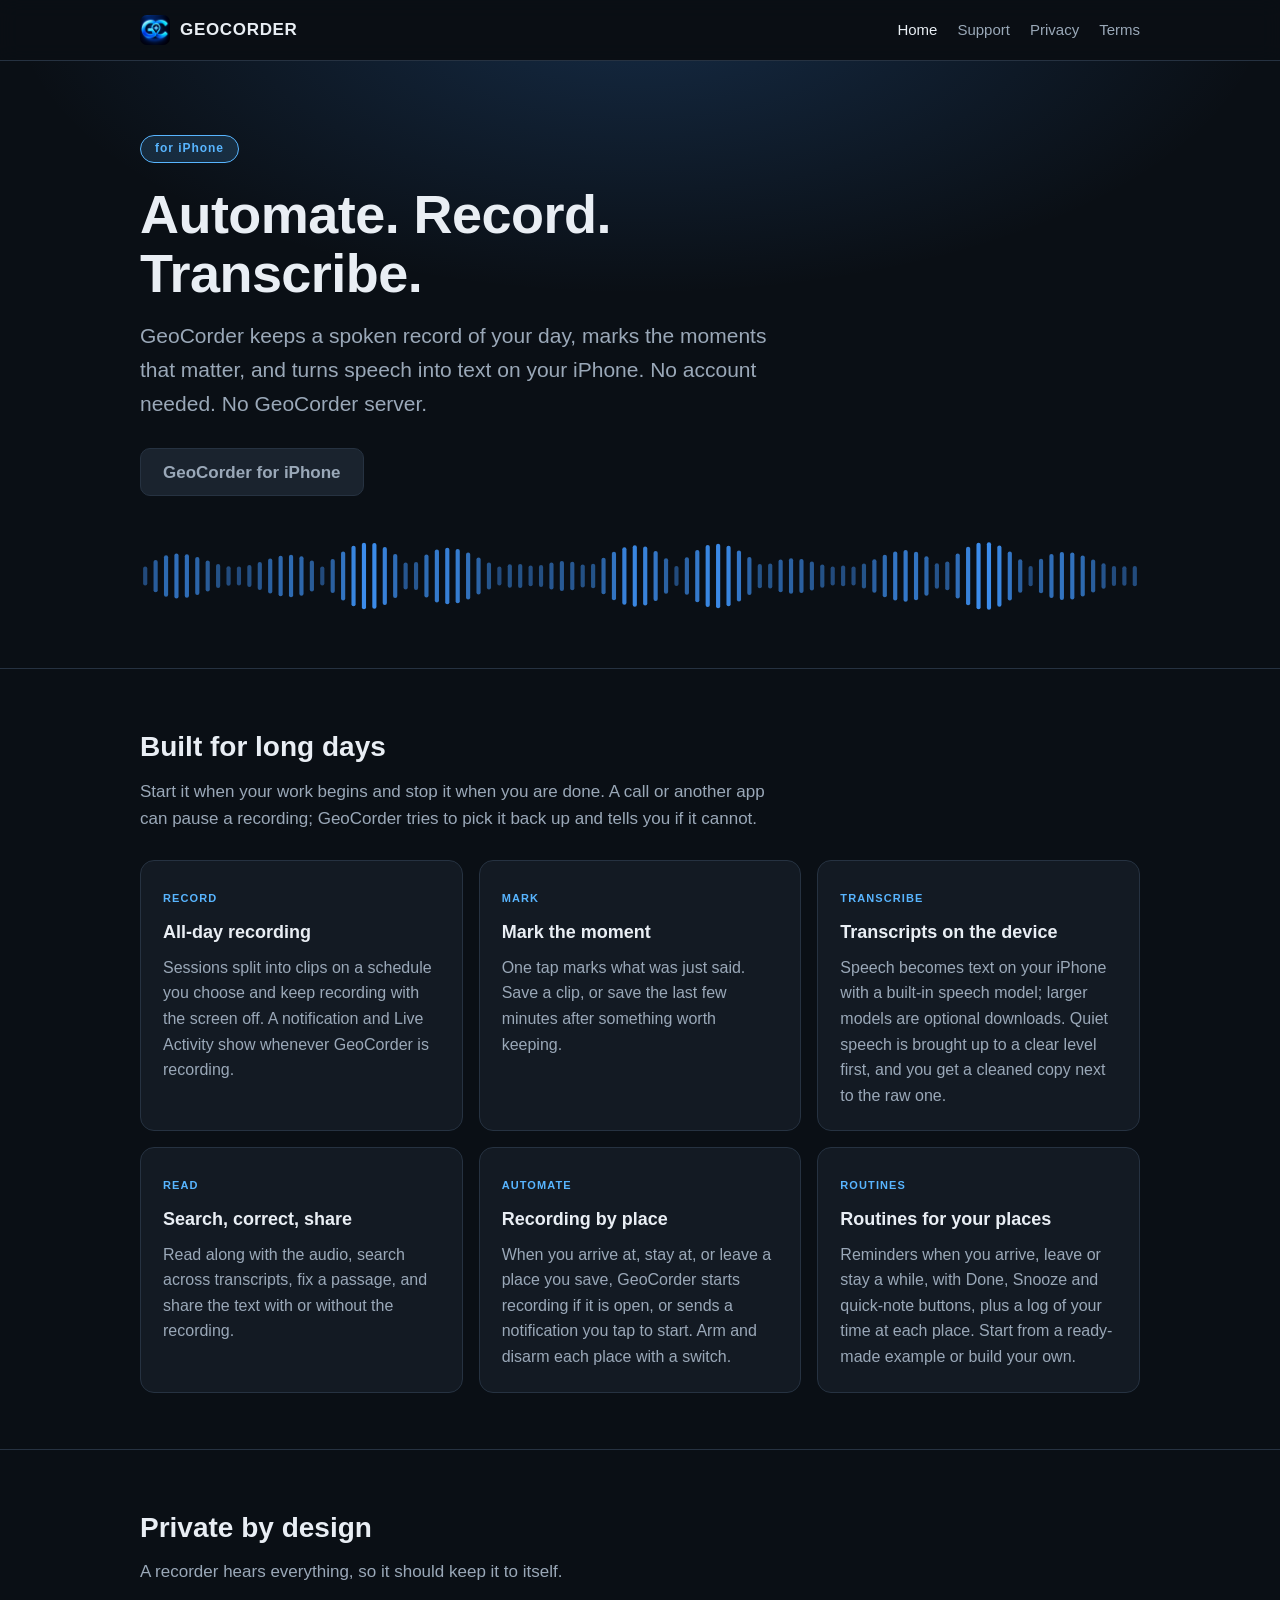
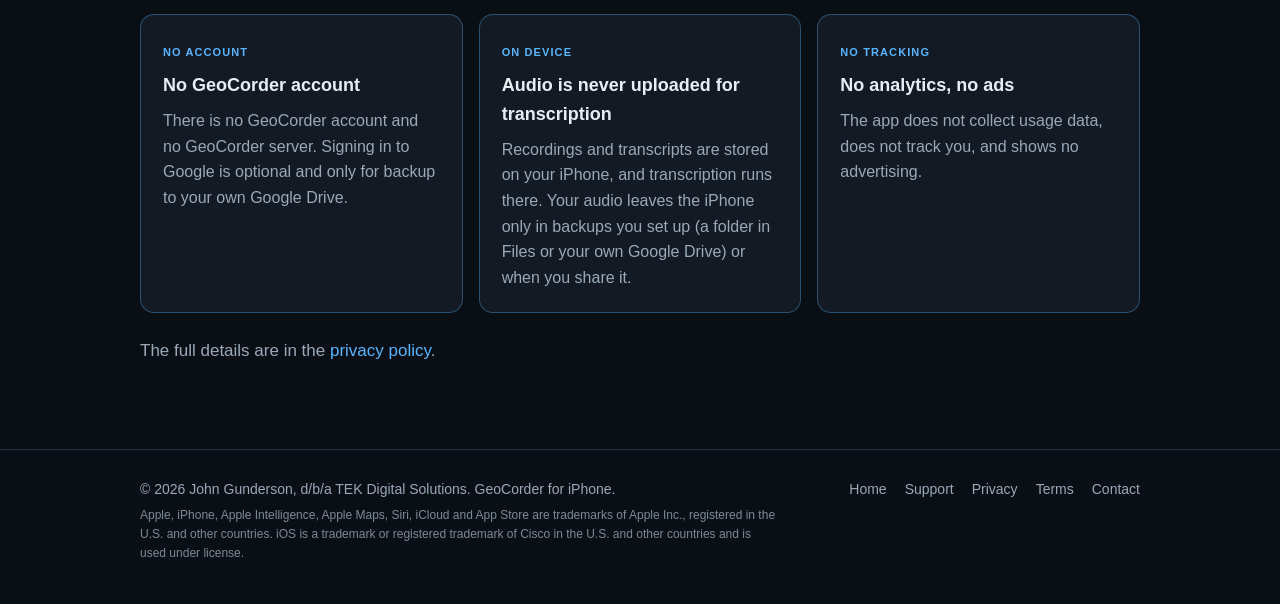
==== commit c8c09218: "Build 16 site: privacy, terms, home and support describe every data flow Privacy policy (privacy-leg" ====
--- a/index.html
+++ b/index.html
@@ -20,9 +20,8 @@
 <div class="hero"><div class="wrap">
 <span class="pill">for iPhone</span>
 <h1>Automate. Record.<br>Transcribe.</h1>
-<p class="lead">GeoCorder keeps a spoken record of your day, marks the moments that matter, and turns speech into text on your iPhone. No account. No GeoCorder server.</p>
-<span class="cta" aria-disabled="true">Coming soon to the App Store</span>
-<span class="cta-note">GeoCorder is in final testing.</span>
+<p class="lead">GeoCorder keeps a spoken record of your day, marks the moments that matter, and turns speech into text on your iPhone. No account needed. No GeoCorder server.</p>
+<span class="cta" aria-disabled="true">GeoCorder for iPhone</span>
 <svg class="wave" viewBox="0 0 960 72" preserveAspectRatio="none" aria-hidden="true"><rect x="3.0" y="26.6" width="4" height="18.8" rx="2" opacity="0.47"/><rect x="13.0" y="19.9" width="4" height="32.3" rx="2" opacity="0.61"/><rect x="23.0" y="15.3" width="4" height="41.4" rx="2" opacity="0.71"/><rect x="33.0" y="13.4" width="4" height="45.1" rx="2" opacity="0.75"/><rect x="43.0" y="14.2" width="4" height="43.6" rx="2" opacity="0.74"/><rect x="53.0" y="16.9" width="4" height="38.1" rx="2" opacity="0.68"/><rect x="63.0" y="20.6" width="4" height="30.8" rx="2" opacity="0.60"/><rect x="73.0" y="24.1" width="4" height="23.9" rx="2" opacity="0.52"/><rect x="83.0" y="26.2" width="4" height="19.6" rx="2" opacity="0.48"/><rect x="93.0" y="26.5" width="4" height="19.0" rx="2" opacity="0.47"/><rect x="103.0" y="24.9" width="4" height="22.2" rx="2" opacity="0.50"/><rect x="113.0" y="21.9" width="4" height="28.1" rx="2" opacity="0.57"/><rect x="123.0" y="18.5" width="4" height="35.0" rx="2" opacity="0.64"/><rect x="133.0" y="15.8" width="4" height="40.5" rx="2" opacity="0.70"/><rect x="143.0" y="14.8" width="4" height="42.5" rx="2" opacity="0.72"/><rect x="153.0" y="16.2" width="4" height="39.5" rx="2" opacity="0.69"/><rect x="163.0" y="20.4" width="4" height="31.2" rx="2" opacity="0.60"/><rect x="173.0" y="26.4" width="4" height="19.1" rx="2" opacity="0.47"/><rect x="183.0" y="18.9" width="4" height="34.1" rx="2" opacity="0.63"/><rect x="193.0" y="11.6" width="4" height="48.9" rx="2" opacity="0.79"/><rect x="203.0" y="5.8" width="4" height="60.5" rx="2" opacity="0.92"/><rect x="213.0" y="2.8" width="4" height="66.5" rx="2" opacity="0.98"/><rect x="223.0" y="3.1" width="4" height="65.7" rx="2" opacity="0.97"/><rect x="233.0" y="7.1" width="4" height="57.8" rx="2" opacity="0.89"/><rect x="243.0" y="13.9" width="4" height="44.2" rx="2" opacity="0.74"/><rect x="253.0" y="22.4" width="4" height="27.2" rx="2" opacity="0.56"/><rect x="263.0" y="22.1" width="4" height="27.9" rx="2" opacity="0.57"/><rect x="273.0" y="14.6" width="4" height="42.8" rx="2" opacity="0.73"/><rect x="283.0" y="9.6" width="4" height="52.8" rx="2" opacity="0.84"/><rect x="293.0" y="7.7" width="4" height="56.6" rx="2" opacity="0.88"/><rect x="303.0" y="8.9" width="4" height="54.3" rx="2" opacity="0.85"/><rect x="313.0" y="12.4" width="4" height="47.1" rx="2" opacity="0.77"/><rect x="323.0" y="17.5" width="4" height="37.0" rx="2" opacity="0.66"/><rect x="333.0" y="22.6" width="4" height="26.8" rx="2" opacity="0.55"/><rect x="343.0" y="26.5" width="4" height="19.0" rx="2" opacity="0.47"/><rect x="353.0" y="24.2" width="4" height="23.6" rx="2" opacity="0.52"/><rect x="363.0" y="24.1" width="4" height="23.9" rx="2" opacity="0.52"/><rect x="373.0" y="25.6" width="4" height="20.7" rx="2" opacity="0.49"/><rect x="383.0" y="24.9" width="4" height="22.1" rx="2" opacity="0.50"/><rect x="393.0" y="22.4" width="4" height="27.1" rx="2" opacity="0.56"/><rect x="403.0" y="21.1" width="4" height="29.8" rx="2" opacity="0.59"/><rect x="413.0" y="21.7" width="4" height="28.6" rx="2" opacity="0.57"/><rect x="423.0" y="24.6" width="4" height="22.8" rx="2" opacity="0.51"/><rect x="433.0" y="23.8" width="4" height="24.5" rx="2" opacity="0.53"/><rect x="443.0" y="17.8" width="4" height="36.5" rx="2" opacity="0.66"/><rect x="453.0" y="11.8" width="4" height="48.4" rx="2" opacity="0.79"/><rect x="463.0" y="7.3" width="4" height="57.4" rx="2" opacity="0.89"/><rect x="473.0" y="5.3" width="4" height="61.4" rx="2" opacity="0.93"/><rect x="483.0" y="6.6" width="4" height="58.9" rx="2" opacity="0.90"/><rect x="493.0" y="11.1" width="4" height="49.8" rx="2" opacity="0.80"/><rect x="503.0" y="18.3" width="4" height="35.4" rx="2" opacity="0.65"/><rect x="513.0" y="26.1" width="4" height="19.8" rx="2" opacity="0.48"/><rect x="523.0" y="17.2" width="4" height="37.5" rx="2" opacity="0.67"/><rect x="533.0" y="9.9" width="4" height="52.3" rx="2" opacity="0.83"/><rect x="543.0" y="5.1" width="4" height="61.8" rx="2" opacity="0.93"/><rect x="553.0" y="3.7" width="4" height="64.6" rx="2" opacity="0.96"/><rect x="563.0" y="5.7" width="4" height="60.6" rx="2" opacity="0.92"/><rect x="573.0" y="10.6" width="4" height="50.9" rx="2" opacity="0.81"/><rect x="583.0" y="17.1" width="4" height="37.9" rx="2" opacity="0.67"/><rect x="593.0" y="23.9" width="4" height="24.3" rx="2" opacity="0.53"/><rect x="603.0" y="23.5" width="4" height="25.0" rx="2" opacity="0.53"/><rect x="613.0" y="19.6" width="4" height="32.7" rx="2" opacity="0.62"/><rect x="623.0" y="18.2" width="4" height="35.6" rx="2" opacity="0.65"/><rect x="633.0" y="19.0" width="4" height="34.0" rx="2" opacity="0.63"/><rect x="643.0" y="21.4" width="4" height="29.2" rx="2" opacity="0.58"/><rect x="653.0" y="24.4" width="4" height="23.3" rx="2" opacity="0.52"/><rect x="663.0" y="26.5" width="4" height="19.0" rx="2" opacity="0.47"/><rect x="673.0" y="25.6" width="4" height="20.7" rx="2" opacity="0.49"/><rect x="683.0" y="26.4" width="4" height="19.1" rx="2" opacity="0.47"/><rect x="693.0" y="23.4" width="4" height="25.1" rx="2" opacity="0.53"/><rect x="703.0" y="19.2" width="4" height="33.5" rx="2" opacity="0.63"/><rect x="713.0" y="14.8" width="4" height="42.4" rx="2" opacity="0.72"/><rect x="723.0" y="11.4" width="4" height="49.1" rx="2" opacity="0.80"/><rect x="733.0" y="10.1" width="4" height="51.7" rx="2" opacity="0.82"/><rect x="743.0" y="11.8" width="4" height="48.5" rx="2" opacity="0.79"/><rect x="753.0" y="16.2" width="4" height="39.5" rx="2" opacity="0.69"/><rect x="763.0" y="23.2" width="4" height="25.6" rx="2" opacity="0.54"/><rect x="773.0" y="21.6" width="4" height="28.7" rx="2" opacity="0.57"/><rect x="783.0" y="13.4" width="4" height="45.2" rx="2" opacity="0.75"/><rect x="793.0" y="6.7" width="4" height="58.6" rx="2" opacity="0.90"/><rect x="803.0" y="2.8" width="4" height="66.5" rx="2" opacity="0.98"/><rect x="813.0" y="2.3" width="4" height="67.4" rx="2" opacity="0.99"/><rect x="823.0" y="5.4" width="4" height="61.3" rx="2" opacity="0.93"/><rect x="833.0" y="11.4" width="4" height="49.2" rx="2" opacity="0.80"/><rect x="843.0" y="19.2" width="4" height="33.6" rx="2" opacity="0.63"/><rect x="853.0" y="25.9" width="4" height="20.3" rx="2" opacity="0.48"/><rect x="863.0" y="18.8" width="4" height="34.4" rx="2" opacity="0.64"/><rect x="873.0" y="13.9" width="4" height="44.1" rx="2" opacity="0.74"/><rect x="883.0" y="11.9" width="4" height="48.2" rx="2" opacity="0.79"/><rect x="893.0" y="12.6" width="4" height="46.8" rx="2" opacity="0.77"/><rect x="903.0" y="15.4" width="4" height="41.1" rx="2" opacity="0.71"/><rect x="913.0" y="19.4" width="4" height="33.1" rx="2" opacity="0.62"/><rect x="923.0" y="23.3" width="4" height="25.4" rx="2" opacity="0.54"/><rect x="933.0" y="26.0" width="4" height="20.0" rx="2" opacity="0.48"/><rect x="943.0" y="26.3" width="4" height="19.4" rx="2" opacity="0.47"/><rect x="953.0" y="25.9" width="4" height="20.3" rx="2" opacity="0.48"/></svg>
 </div></div>
 
@@ -38,7 +37,7 @@
 <h2>Private by design</h2>
 <p class="sub">A recorder hears everything, so it should keep it to itself.</p>
 <div class="grid">
-<div class="card"><span class="tag">NO ACCOUNT</span><h3>Nothing to sign in to</h3><p>There is no GeoCorder account and no GeoCorder server. The app works without either.</p></div><div class="card"><span class="tag">ON DEVICE</span><h3>Audio is never uploaded by the app</h3><p>Recordings and transcripts are stored on the device. Transcription runs on the device. Copies leave it only through backups you set up, including a cloud folder you choose, or when you share them.</p></div><div class="card"><span class="tag">NO TRACKING</span><h3>No analytics, no ads</h3><p>The app does not collect usage data, does not track you, and shows no advertising.</p></div>
+<div class="card"><span class="tag">NO ACCOUNT</span><h3>No GeoCorder account</h3><p>There is no GeoCorder account and no GeoCorder server. Signing in to Google is optional and only for backup to your own Google Drive.</p></div><div class="card"><span class="tag">ON DEVICE</span><h3>Audio is never uploaded for transcription</h3><p>Recordings and transcripts are stored on your iPhone, and transcription runs there. Your audio leaves the iPhone only in backups you set up (a folder in Files or your own Google Drive) or when you share it.</p></div><div class="card"><span class="tag">NO TRACKING</span><h3>No analytics, no ads</h3><p>The app does not collect usage data, does not track you, and shows no advertising.</p></div>
 </div>
 <p class="sub" style="margin-top:24px">The full details are in the <a href="privacy/">privacy policy</a>.</p>
 </div></section>
